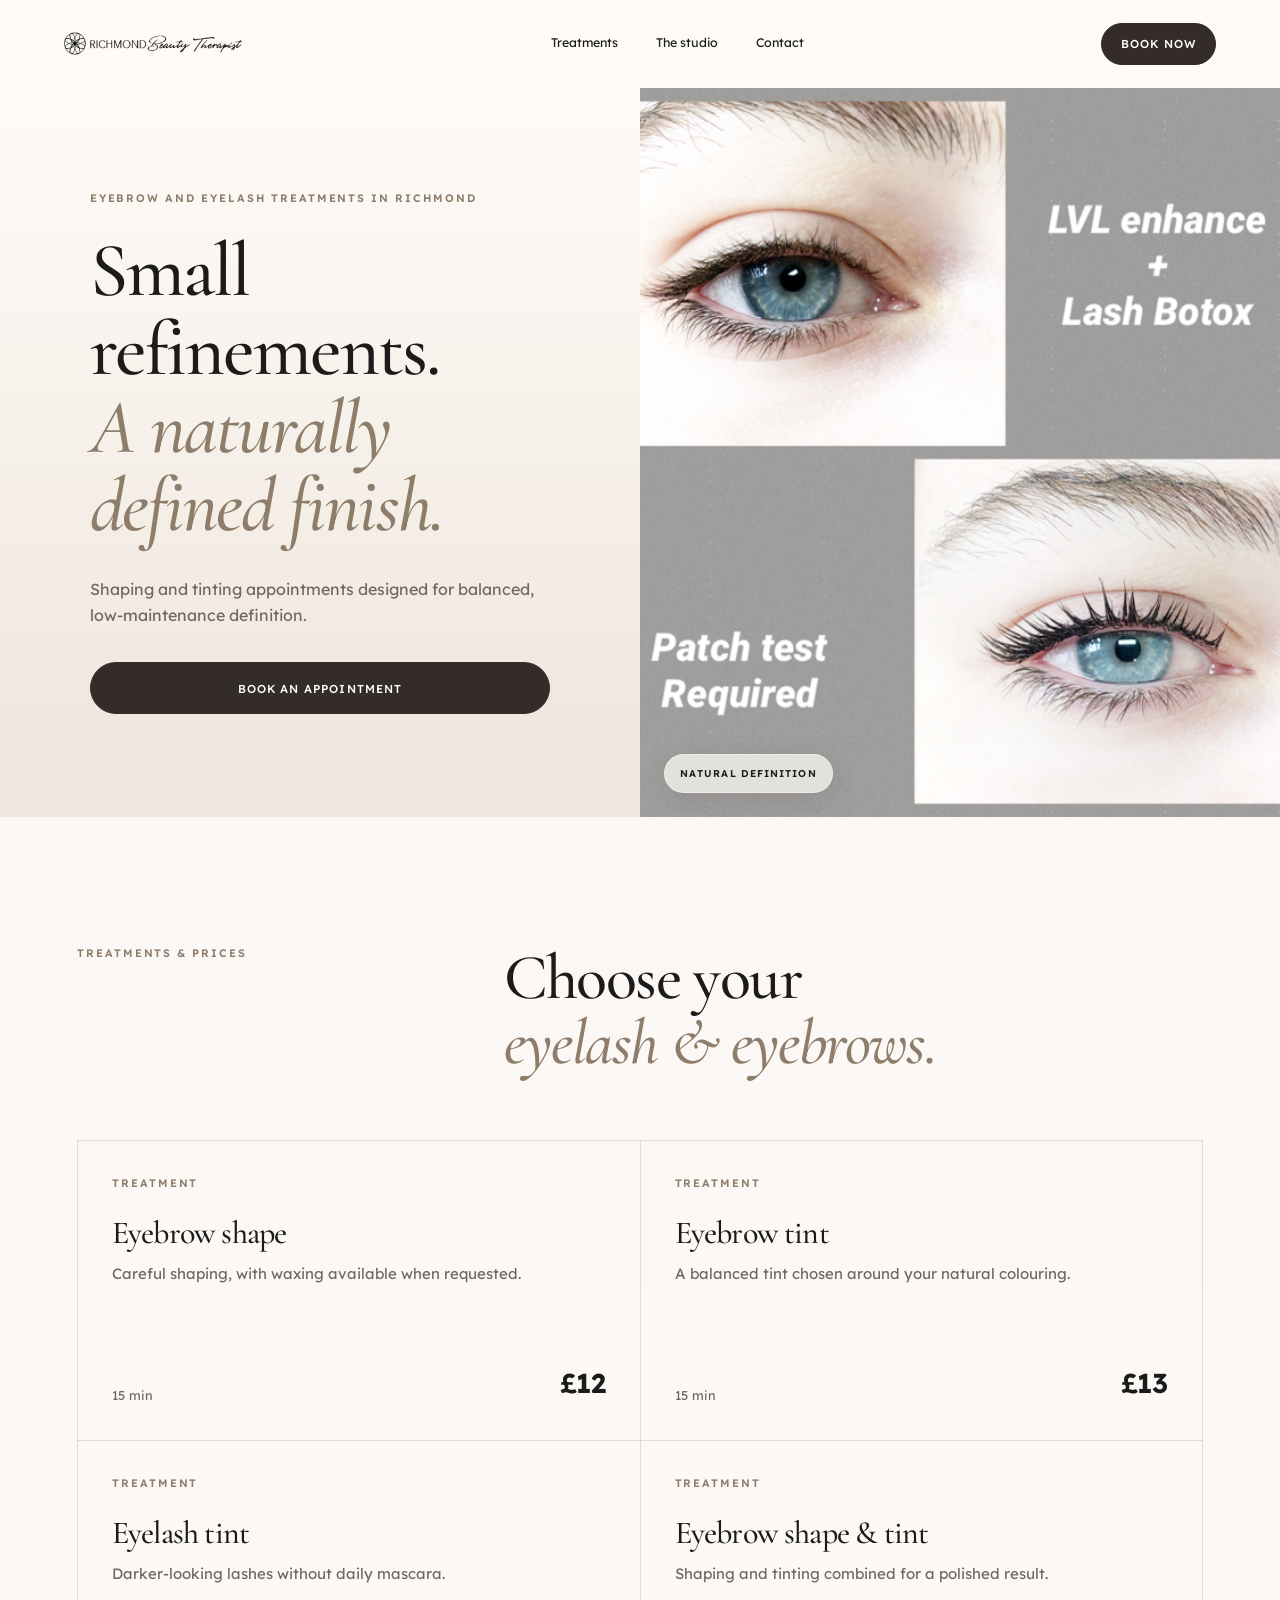
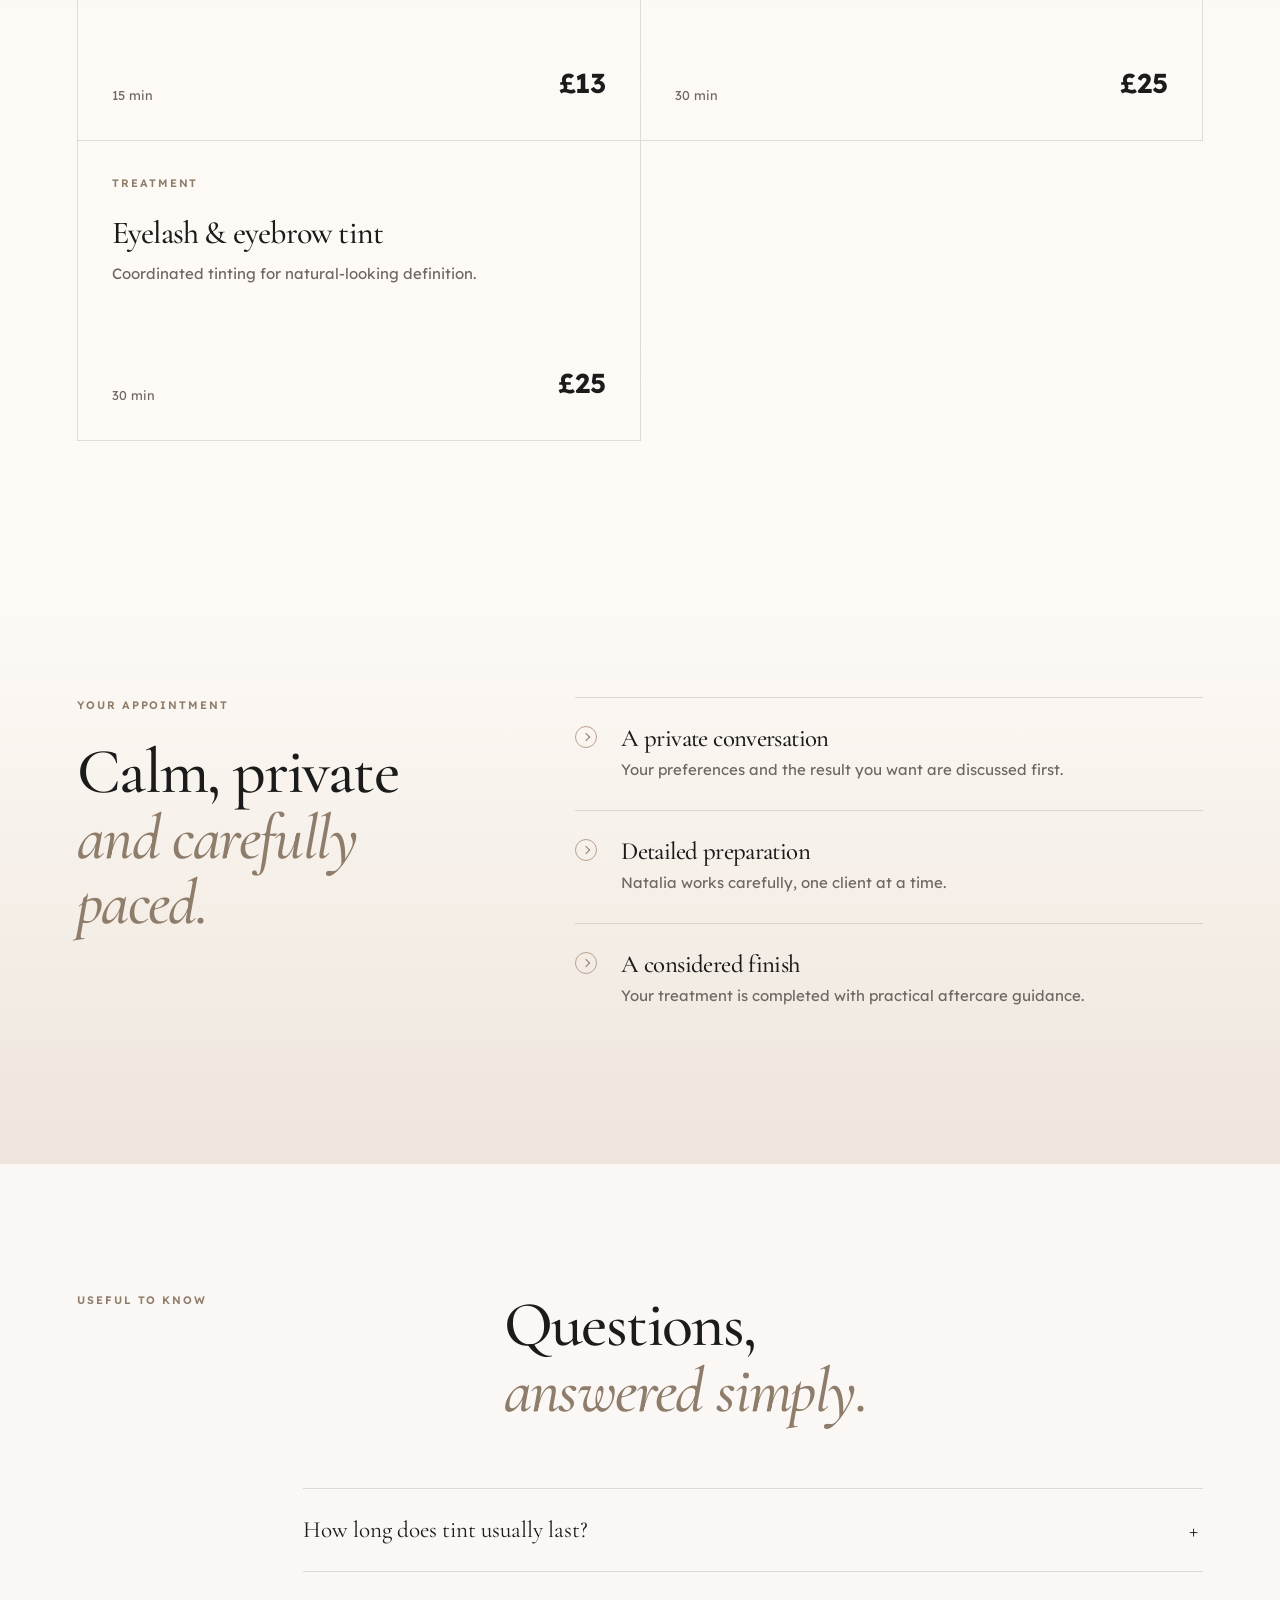
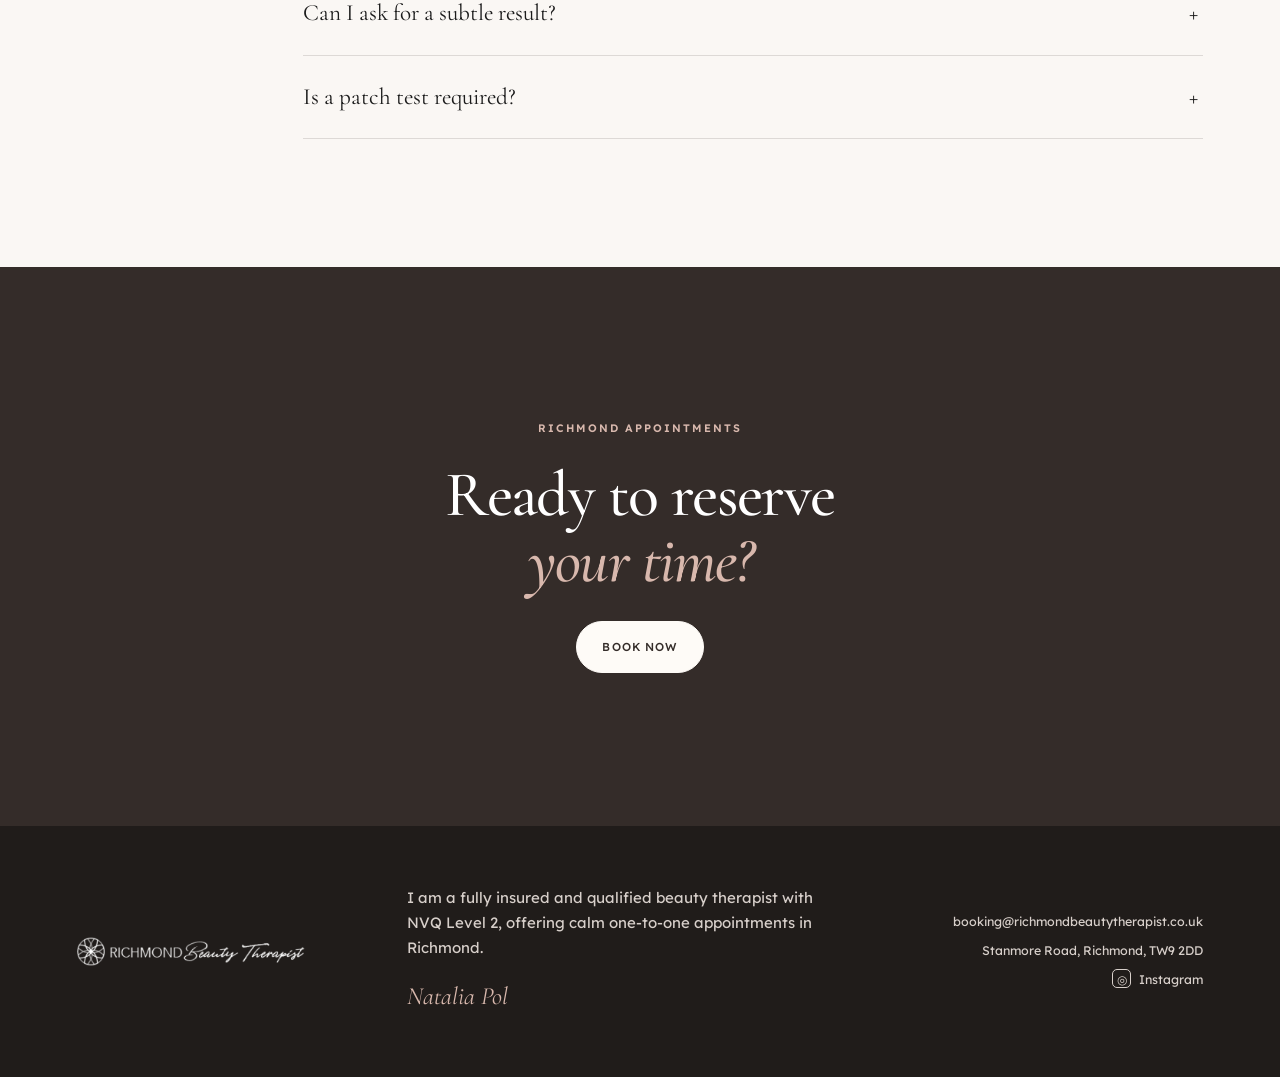
==== public/eyelash-eyebrows.html @ 359622c8 "Build initial Richmond Beauty Therapist website" ====
<!doctype html>
<html lang="en-GB">
<head>
  <meta charset="utf-8">
  <meta name="viewport" content="width=device-width,initial-scale=1">
  <meta name="robots" content="noindex, nofollow">
  <meta name="description" content="Private eyelash &amp; eyebrows appointments with Natalia Pol in Richmond, London. View treatments, times and prices.">
  <meta name="theme-color" content="#fefbf7">
  <link rel="canonical" href="https://www.richmondbeautytherapist.co.uk/eyelash-eyebrows">
  <meta property="og:type" content="website">
  <meta property="og:site_name" content="Richmond Beauty Therapist">
  <meta property="og:title" content="Eyelash &amp; eyebrows in Richmond | Richmond Beauty Therapist">
  <meta property="og:description" content="Private eyelash &amp; eyebrows appointments with Natalia Pol in Richmond, London. View treatments, times and prices.">
  <meta property="og:url" content="https://www.richmondbeautytherapist.co.uk/eyelash-eyebrows">
  <meta property="og:image" content="https://www.richmondbeautytherapist.co.uk/assets/work-03.png">
  <title>Eyelash &amp; eyebrows in Richmond | Richmond Beauty Therapist</title>
  <link rel="icon" href="assets/richmond-logo.png">
  <link rel="preconnect" href="https://fonts.googleapis.com">
  <link rel="preconnect" href="https://fonts.gstatic.com" crossorigin>
  <link href="https://fonts.googleapis.com/css2?family=Cormorant+Garamond:ital,wght@0,500;1,500&amp;family=Lexend:wght@300;400;500;600&amp;display=swap" rel="stylesheet">
  <link rel="stylesheet" href="styles.css">
  <script>(function(w,d,s,l,i){w[l]=w[l]||[];w[l].push({'gtm.start':new Date().getTime(),event:'gtm.js'});var f=d.getElementsByTagName(s)[0],j=d.createElement(s),dl=l!='dataLayer'?'&l='+l:'';j.async=true;j.src='https://www.googletagmanager.com/gtm.js?id='+i+dl;f.parentNode.insertBefore(j,f);})(window,document,'script','dataLayer','GTM-W693MNZ4');</script>
  <script src="script.js" defer></script>
  <script type="application/ld+json">{"@context":"https://schema.org","@type":"BeautySalon","name":"Richmond Beauty Therapist","url":"https://www.richmondbeautytherapist.co.uk/eyelash-eyebrows","image":"https://www.richmondbeautytherapist.co.uk/assets/work-03.png","description":"Private eyelash &amp; eyebrows appointments with Natalia Pol in Richmond, London. View treatments, times and prices.","email":"booking@richmondbeautytherapist.co.uk","priceRange":"££","address":{"@type":"PostalAddress","streetAddress":"Stanmore Road","addressLocality":"Richmond","postalCode":"TW9 2DD","addressCountry":"GB"},"founder":{"@type":"Person","name":"Natalia Pol","jobTitle":"Beauty Therapist"},"sameAs":["https://www.instagram.com/natalia_pol_richmond"]}</script>
</head>
<body>
<noscript><iframe src="https://www.googletagmanager.com/ns.html?id=GTM-W693MNZ4" height="0" width="0" style="display:none;visibility:hidden"></iframe></noscript>
<a class="skip-link" href="#main">Skip to content</a>
<header class="site-header" data-header>
  <a class="brand" href="index.html" aria-label="Richmond Beauty Therapist home"><img src="assets/richmond-logo.png" alt="Richmond Beauty Therapist"></a>
  <nav class="desktop-nav" aria-label="Main navigation"><a href="index.html#services">Treatments</a><a href="index.html#studio">The studio</a><a href="#contact">Contact</a></nav>
  <div class="header-actions"><a class="button button-small" href="https://bookings.gettimely.com/richmondbeautytherapist/bb/book" data-book>Book now</a><button class="menu-toggle" type="button" aria-expanded="false" aria-controls="mobile-menu" aria-label="Open menu"><span></span><span></span></button></div>
  <nav class="mobile-menu" id="mobile-menu" hidden><a href="index.html#services">Treatments</a><a href="index.html#studio">The studio</a><a href="#contact">Contact</a></nav>
</header>
<main id="main">
  <section class="category-hero"><div><p class="eyebrow">Eyebrow and eyelash treatments in Richmond</p><h1>Small refinements.<br><em>A naturally defined finish.</em></h1><p class="hero-intro">Shaping and tinting appointments designed for balanced, low-maintenance definition.</p><a class="button" href="https://bookings.gettimely.com/richmondbeautytherapist/bb/book" data-book>Book an appointment</a></div><figure class="reveal"><img src="assets/work-03.png" alt="Natural eyelash and eyebrow treatment result in Richmond"><figcaption>Natural definition</figcaption></figure></section>
  <section class="treatment-menu section-pad"><div class="section-heading"><p class="eyebrow">Treatments & prices</p><h2>Choose your<br><em>eyelash &amp; eyebrows.</em></h2></div><div class="service-grid"><article class="service-card"><div><p class="eyebrow">Treatment</p><h3>Eyebrow shape</h3><p>Careful shaping, with waxing available when requested.</p></div><div class="service-meta"><span>15 min</span><strong>£12</strong></div></article><article class="service-card"><div><p class="eyebrow">Treatment</p><h3>Eyebrow tint</h3><p>A balanced tint chosen around your natural colouring.</p></div><div class="service-meta"><span>15 min</span><strong>£13</strong></div></article><article class="service-card"><div><p class="eyebrow">Treatment</p><h3>Eyelash tint</h3><p>Darker-looking lashes without daily mascara.</p></div><div class="service-meta"><span>15 min</span><strong>£13</strong></div></article><article class="service-card"><div><p class="eyebrow">Treatment</p><h3>Eyebrow shape &amp; tint</h3><p>Shaping and tinting combined for a polished result.</p></div><div class="service-meta"><span>30 min</span><strong>£25</strong></div></article><article class="service-card"><div><p class="eyebrow">Treatment</p><h3>Eyelash &amp; eyebrow tint</h3><p>Coordinated tinting for natural-looking definition.</p></div><div class="service-meta"><span>30 min</span><strong>£25</strong></div></article></div></section>
  <section class="expect section-pad"><div><p class="eyebrow">Your appointment</p><h2>Calm, private<br><em>and carefully paced.</em></h2></div><div class="expect-list"><article><i></i><span><h3>A private conversation</h3><p>Your preferences and the result you want are discussed first.</p></span></article><article><i></i><span><h3>Detailed preparation</h3><p>Natalia works carefully, one client at a time.</p></span></article><article><i></i><span><h3>A considered finish</h3><p>Your treatment is completed with practical aftercare guidance.</p></span></article></div></section>
  <section class="faq section-pad"><div class="section-heading"><p class="eyebrow">Useful to know</p><h2>Questions,<br><em>answered simply.</em></h2></div><div class="faq-list"><details><summary>How long does tint usually last?</summary><p>Results vary, but eyebrow tint commonly lasts around three to four weeks.</p></details><details><summary>Can I ask for a subtle result?</summary><p>Yes. Colour and definition are selected around your preference.</p></details><details><summary>Is a patch test required?</summary><p>Natalia will confirm patch-test requirements before your appointment where appropriate.</p></details></div></section>
  <section class="final-cta"><p class="eyebrow">Richmond appointments</p><h2>Ready to reserve<br><em>your time?</em></h2><a class="button button-light" href="https://bookings.gettimely.com/richmondbeautytherapist/bb/book" data-book>Book now</a></section>
</main>
<footer class="site-footer" id="contact">
  <div class="footer-brand"><img src="assets/richmond-logo.png" alt="Richmond Beauty Therapist"></div>
  <div class="footer-copy"><p>I am a fully insured and qualified beauty therapist with NVQ Level 2, offering calm one-to-one appointments in Richmond.</p><p class="signature">Natalia Pol</p></div>
  <div class="footer-links"><a href="mailto:booking@richmondbeautytherapist.co.uk">booking@richmondbeautytherapist.co.uk</a><span>Stanmore Road, Richmond, TW9 2DD</span><a href="https://www.instagram.com/natalia_pol_richmond" target="_blank" rel="noopener"><span class="instagram" aria-hidden="true">◎</span> Instagram</a></div>
</footer>
<a class="mobile-book" href="https://bookings.gettimely.com/richmondbeautytherapist/bb/book" data-book><span>Book now</span></a>
</body></html>
---- public/styles.css ----
:root{--paper:#fefbf7;--warm:#faf7f4;--sand:#eee5dc;--ink:#1b1b1b;--muted:#6f6862;--taupe:#bba18e;--taupe-dark:#8f7d6b;--blush:#d8b8ad;--wine:#5a3840;--dark:#342c29;--line:rgba(46,38,34,.14);--serif:"Cormorant Garamond",Georgia,serif;--sans:"Lexend",Arial,sans-serif}*{box-sizing:border-box}html{scroll-behavior:smooth}body{margin:0;background:var(--paper);color:var(--ink);font-family:var(--sans);font-size:15px;line-height:1.65;-webkit-font-smoothing:antialiased}body.menu-open{overflow:hidden}img{display:block;width:100%}a{color:inherit;text-decoration:none}button{font:inherit}h1,h2,h3,p,figure{margin-top:0}h1,h2,h3{font-family:var(--serif);font-weight:500;letter-spacing:-.025em;line-height:1.02}h1 em,h2 em{color:var(--taupe-dark);font-style:italic}.skip-link{position:fixed;z-index:999;left:8px;top:8px;padding:10px 14px;background:var(--dark);color:#fff;transform:translateY(-160%)}.skip-link:focus{transform:none}.site-header{position:sticky;z-index:90;top:0;display:grid;grid-template-columns:190px 1fr auto;align-items:center;min-height:88px;padding:10px clamp(22px,5vw,76px);border-bottom:1px solid transparent;background:rgba(254,251,247,.91);backdrop-filter:blur(18px);transition:.2s}.site-header.is-scrolled{min-height:70px;border-color:var(--line)}.brand{display:flex;width:180px}.brand img{height:auto;object-fit:contain;filter:brightness(0)}.desktop-nav{display:flex;justify-content:center;gap:38px;font-size:.78rem}.desktop-nav a{padding:8px 0;border-bottom:1px solid transparent}.desktop-nav a:hover{border-color:var(--taupe-dark)}.header-actions{display:flex;align-items:center;gap:15px}.button{position:relative;isolation:isolate;display:inline-flex;min-height:52px;align-items:center;justify-content:center;padding:12px 25px;border:1px solid var(--dark);border-radius:999px;background:var(--dark);color:#fff;font-size:.72rem;font-weight:500;letter-spacing:.1em;text-transform:uppercase;overflow:hidden}.button:hover{background:var(--wine);border-color:var(--wine)}.button-small{min-height:42px;padding:9px 19px}.button-light{border-color:var(--paper);background:var(--paper);color:var(--dark)}.menu-toggle,.mobile-menu,.mobile-book{display:none}.hero{display:grid;min-height:calc(100vh - 88px);grid-template-columns:minmax(0,.92fr) minmax(360px,1.08fr);align-items:stretch}.hero-copy{display:flex;flex-direction:column;justify-content:center;padding:clamp(70px,9vw,145px) clamp(28px,7vw,112px)}.eyebrow{margin-bottom:24px;color:var(--taupe-dark);font-size:.68rem;font-weight:600;letter-spacing:.18em;text-transform:uppercase}.hero h1,.category-hero h1{max-width:760px;margin-bottom:30px;font-size:clamp(3.4rem,6vw,6.8rem)}.hero-intro{max-width:590px;margin-bottom:34px;color:var(--muted);font-size:clamp(1rem,1.25vw,1.2rem)}.button-row{display:flex;align-items:center;gap:25px}.text-link{padding:12px 0;border-bottom:1px solid var(--taupe);font-size:.73rem;letter-spacing:.1em;text-transform:uppercase}.hero-media,.category-hero figure{position:relative;min-height:620px;overflow:hidden;background:var(--sand)}.hero-media img,.category-hero figure img{height:100%;object-fit:cover}.hero-media img{object-position:center 48%}figcaption,.studio-images>span{position:absolute;z-index:3;left:24px;bottom:24px;padding:10px 15px;border:1px solid rgba(255,255,255,.38);border-radius:999px;background:rgba(254,251,247,.72);box-shadow:0 8px 30px rgba(45,31,27,.1);backdrop-filter:blur(12px);font-size:.62rem;font-weight:600;letter-spacing:.11em;text-transform:uppercase}.trust-strip{display:grid;grid-template-columns:repeat(4,1fr);border-block:1px solid var(--line);background:linear-gradient(180deg,var(--paper),var(--sand))}.trust-strip p{display:flex;align-items:center;gap:12px;margin:0;padding:27px clamp(18px,3vw,50px);border-right:1px solid var(--line);font-size:.82rem}.trust-strip p:last-child{border:0}.trust-strip i,.privacy-list i,.expect-list i{display:inline-block;flex:0 0 22px;width:22px;height:22px;border:1px solid var(--taupe);border-radius:50%}.trust-strip i:after,.privacy-list i:after,.expect-list i:after{display:block;width:5px;height:5px;margin:7px;border-top:1px solid var(--taupe-dark);border-right:1px solid var(--taupe-dark);content:"";transform:rotate(45deg)}.section-pad{padding:clamp(76px,10vw,150px) clamp(24px,6vw,95px)}.section-heading{display:grid;grid-template-columns:minmax(240px,.7fr) minmax(300px,1.3fr);gap:50px;margin-bottom:65px}.section-heading h2,.studio h2,.privacy h2,.final-cta h2,.expect h2{margin:0;font-size:clamp(2.8rem,5vw,5.6rem)}.section-heading>p:last-child{align-self:end;max-width:540px;margin:0;color:var(--muted)}.showcase{background:linear-gradient(180deg,var(--warm),#f2e7df)}.work-grid{display:grid;grid-template-columns:1.15fr .85fr .85fr;grid-template-rows:360px 300px;gap:12px}.work-grid figure{position:relative;margin:0;overflow:hidden;background:var(--sand)}.work-grid img{height:100%;object-fit:cover}.work-tall{grid-row:span 2}.work-wide{grid-column:span 2}.work-grid figure:nth-child(2) img{object-position:center 38%}.services{background:linear-gradient(180deg,#f2e7df,var(--paper))}.accordion-list{max-width:1150px;margin-left:auto;border-top:1px solid var(--line)}.service-accordion{border-bottom:1px solid var(--line)}.accordion-trigger{display:flex;width:100%;align-items:center;justify-content:space-between;padding:25px 2px;border:0;background:none;color:var(--ink);text-align:left;cursor:pointer}.accordion-trigger span{display:grid;gap:3px}.accordion-trigger strong{font-family:var(--serif);font-size:1.65rem;font-weight:500}.accordion-trigger small{color:var(--muted)}.accordion-trigger i{position:relative;width:38px;height:38px;border-radius:50%;background:var(--taupe-dark)}.accordion-trigger i:before,.accordion-trigger i:after{position:absolute;top:18px;left:12px;width:14px;height:1px;background:#fff;content:""}.accordion-trigger i:after{transform:rotate(90deg);transition:.2s}.service-accordion.is-open .accordion-trigger i:after{transform:none}.accordion-panel{padding:0 0 18px 24px}.service-row{display:grid;grid-template-columns:1fr auto;gap:25px;padding:17px 14px;border-top:1px solid var(--line);background:rgba(255,255,255,.25);transition:.2s}.service-row:hover{background:rgba(187,161,142,.15)}.service-row span{display:grid;gap:2px}.service-row strong{color:var(--taupe-dark);font-size:.78rem;letter-spacing:.06em;text-transform:uppercase}.service-row small{color:var(--muted)}.service-row b{align-self:center;font-size:.95rem}.privacy{display:grid;grid-template-columns:minmax(300px,.8fr) minmax(360px,1.2fr);gap:clamp(60px,10vw,170px);background:linear-gradient(180deg,var(--paper),var(--warm))}.privacy>div:first-child>p:last-child{max-width:520px;margin-top:30px;color:var(--muted)}.privacy-list article,.expect-list article{display:flex;gap:24px;padding:28px 0;border-top:1px solid var(--line)}.privacy-list h3,.expect-list h3{margin-bottom:6px;font-size:1.55rem}.privacy-list p,.expect-list p{margin:0;color:var(--muted)}.studio{display:grid;grid-template-columns:.82fr 1.18fr;gap:clamp(55px,9vw,145px);align-items:center;background:linear-gradient(180deg,var(--warm),var(--sand))}.studio-copy>p:not(.eyebrow){max-width:550px;margin:30px 0;color:var(--muted)}.studio-images{position:relative;min-height:670px}.studio-main{position:absolute;top:0;left:0;width:72%;height:82%;object-fit:cover}.studio-small{position:absolute;right:0;bottom:0;width:48%;height:46%;border:10px solid var(--sand);object-fit:cover}.studio-images>span{left:auto;right:18%;bottom:8%}.final-cta{padding:clamp(90px,12vw,180px) 24px;background:var(--dark);color:#fff;text-align:center}.final-cta .eyebrow{color:var(--blush)}.final-cta h2{margin-bottom:28px}.final-cta h2 em{color:var(--blush)}.final-cta>p:not(.eyebrow){color:#e2d9d4}.site-footer{display:grid;grid-template-columns:260px 1fr minmax(250px,.65fr);gap:70px;align-items:center;padding:60px clamp(24px,6vw,95px);background:#201c1a;color:#f6f0eb}.footer-brand img{max-width:230px}.footer-copy{max-width:650px;color:#d7cfca}.signature{margin:7px 0 0!important;color:var(--blush);font-family:var(--serif);font-size:1.55rem;font-style:italic}.footer-links{display:grid;gap:8px;justify-items:end;color:#d7cfca;font-size:.78rem;text-align:right}.instagram{display:inline-grid;width:19px;height:19px;place-items:center;margin-right:5px;border:1px solid currentColor;border-radius:5px}.category-hero{display:grid;min-height:710px;grid-template-columns:1fr 1fr}.category-hero>div{display:flex;flex-direction:column;justify-content:center;padding:clamp(70px,8vw,130px) clamp(28px,7vw,110px);background:linear-gradient(180deg,var(--paper),var(--sand))}.category-hero figure{margin:0}.treatment-menu{background:linear-gradient(180deg,var(--warm),var(--paper))}.service-grid{display:grid;grid-template-columns:repeat(2,1fr);border-top:1px solid var(--line);border-left:1px solid var(--line)}.service-card{display:flex;min-height:300px;flex-direction:column;justify-content:space-between;padding:34px;border-right:1px solid var(--line);border-bottom:1px solid var(--line)}.service-card h3{margin-bottom:12px;font-size:2rem}.service-card>div>p:last-child{color:var(--muted)}.service-meta{display:flex;align-items:end;justify-content:space-between;gap:20px;margin-top:25px}.service-meta span{color:var(--muted);font-size:.8rem}.service-meta strong{font-size:1.7rem}.expect{display:grid;grid-template-columns:.8fr 1.2fr;gap:80px;background:linear-gradient(180deg,var(--paper),var(--sand))}.faq{background:var(--warm)}.faq-list{max-width:900px;margin-left:auto;border-top:1px solid var(--line)}details{border-bottom:1px solid var(--line)}summary{position:relative;padding:22px 45px 22px 0;list-style:none;cursor:pointer;font-family:var(--serif);font-size:1.45rem}summary:after{position:absolute;right:5px;content:"+"}details[open] summary:after{content:"−"}details p{max-width:760px;padding:0 50px 24px 0;color:var(--muted)}.reveal{opacity:0;transform:translateY(24px);transition:opacity .75s ease,transform .75s ease}.reveal.is-visible{opacity:1;transform:none}
@media(max-width:900px){body{padding-bottom:68px}.site-header{grid-template-columns:1fr auto;min-height:72px;padding:8px 18px}.brand{width:175px}.desktop-nav,.header-actions>.button{display:none}.menu-toggle{display:grid;width:42px;height:42px;place-content:center;gap:5px;border:0;background:none}.menu-toggle span{display:block;width:22px;height:1px;background:var(--ink)}.mobile-menu{position:absolute;top:100%;left:0;width:100%;padding:16px 20px 24px;border-bottom:1px solid var(--line);background:var(--paper)}.mobile-menu:not([hidden]){display:grid}.mobile-menu a{padding:15px 4px;border-bottom:1px solid var(--line)}.hero,.category-hero{min-height:auto;grid-template-columns:1fr}.hero-copy,.category-hero>div{padding:72px 24px 60px}.hero h1,.category-hero h1{font-size:clamp(3.2rem,13vw,5.1rem)}.hero-media,.category-hero figure{min-height:580px}.hero-media{order:-1;min-height:54vh}.hero-media img{object-position:center 42%}.button-row{align-items:flex-start;flex-direction:column}.trust-strip{grid-template-columns:1fr 1fr}.trust-strip p{padding:20px 16px;border-bottom:1px solid var(--line)}.section-pad{padding:78px 20px}.section-heading{grid-template-columns:1fr;gap:18px;margin-bottom:40px}.section-heading h2,.studio h2,.privacy h2,.final-cta h2,.expect h2{font-size:clamp(2.8rem,12vw,4.2rem)}.work-grid{grid-template-columns:1fr 1fr;grid-template-rows:440px 250px 330px}.work-tall{grid-column:span 2;grid-row:auto}.work-wide{grid-column:span 2}.accordion-list{margin:0}.accordion-trigger{padding:20px 2px}.accordion-trigger strong{font-size:1.35rem}.accordion-panel{padding-left:0}.privacy,.studio,.expect{grid-template-columns:1fr;gap:42px}.studio-images{min-height:540px}.studio-main{width:80%;height:78%}.studio-small{width:50%;height:44%}.service-grid{grid-template-columns:1fr}.service-card{min-height:240px;padding:25px}.site-footer{grid-template-columns:125px 1fr;gap:24px;padding:45px 20px 95px}.footer-brand img{max-width:125px}.footer-links{grid-column:1/-1;justify-items:start;text-align:left}.mobile-book{position:fixed;z-index:100;right:10px;bottom:10px;left:10px;display:flex;height:54px;align-items:center;justify-content:center;border-radius:999px;background:var(--wine);box-shadow:0 10px 30px rgba(45,25,29,.3);color:#fff;font-size:.75rem;font-weight:600;letter-spacing:.12em;text-transform:uppercase;overflow:hidden}.mobile-book:after{position:absolute;top:-50%;left:-35%;width:22%;height:200%;background:linear-gradient(90deg,transparent,rgba(255,255,255,.7),transparent);content:"";transform:skewX(-20deg);animation:glare 3s ease-in-out infinite}@keyframes glare{0%,70%{left:-35%}100%{left:125%}}}@media(prefers-reduced-motion:reduce){html{scroll-behavior:auto}.reveal{opacity:1;transform:none;transition:none}.mobile-book:after{animation:none}}}
@media(max-width:520px){.hero-media{min-height:430px}.trust-strip{grid-template-columns:1fr}.trust-strip p{border-right:0}.work-grid{grid-template-rows:360px 220px 280px}.service-row{padding:15px 8px}.studio-images{min-height:430px}.site-footer{grid-template-columns:105px 1fr}.footer-copy{font-size:.76rem}.category-hero figure{min-height:430px}.service-card h3{font-size:1.75rem}}
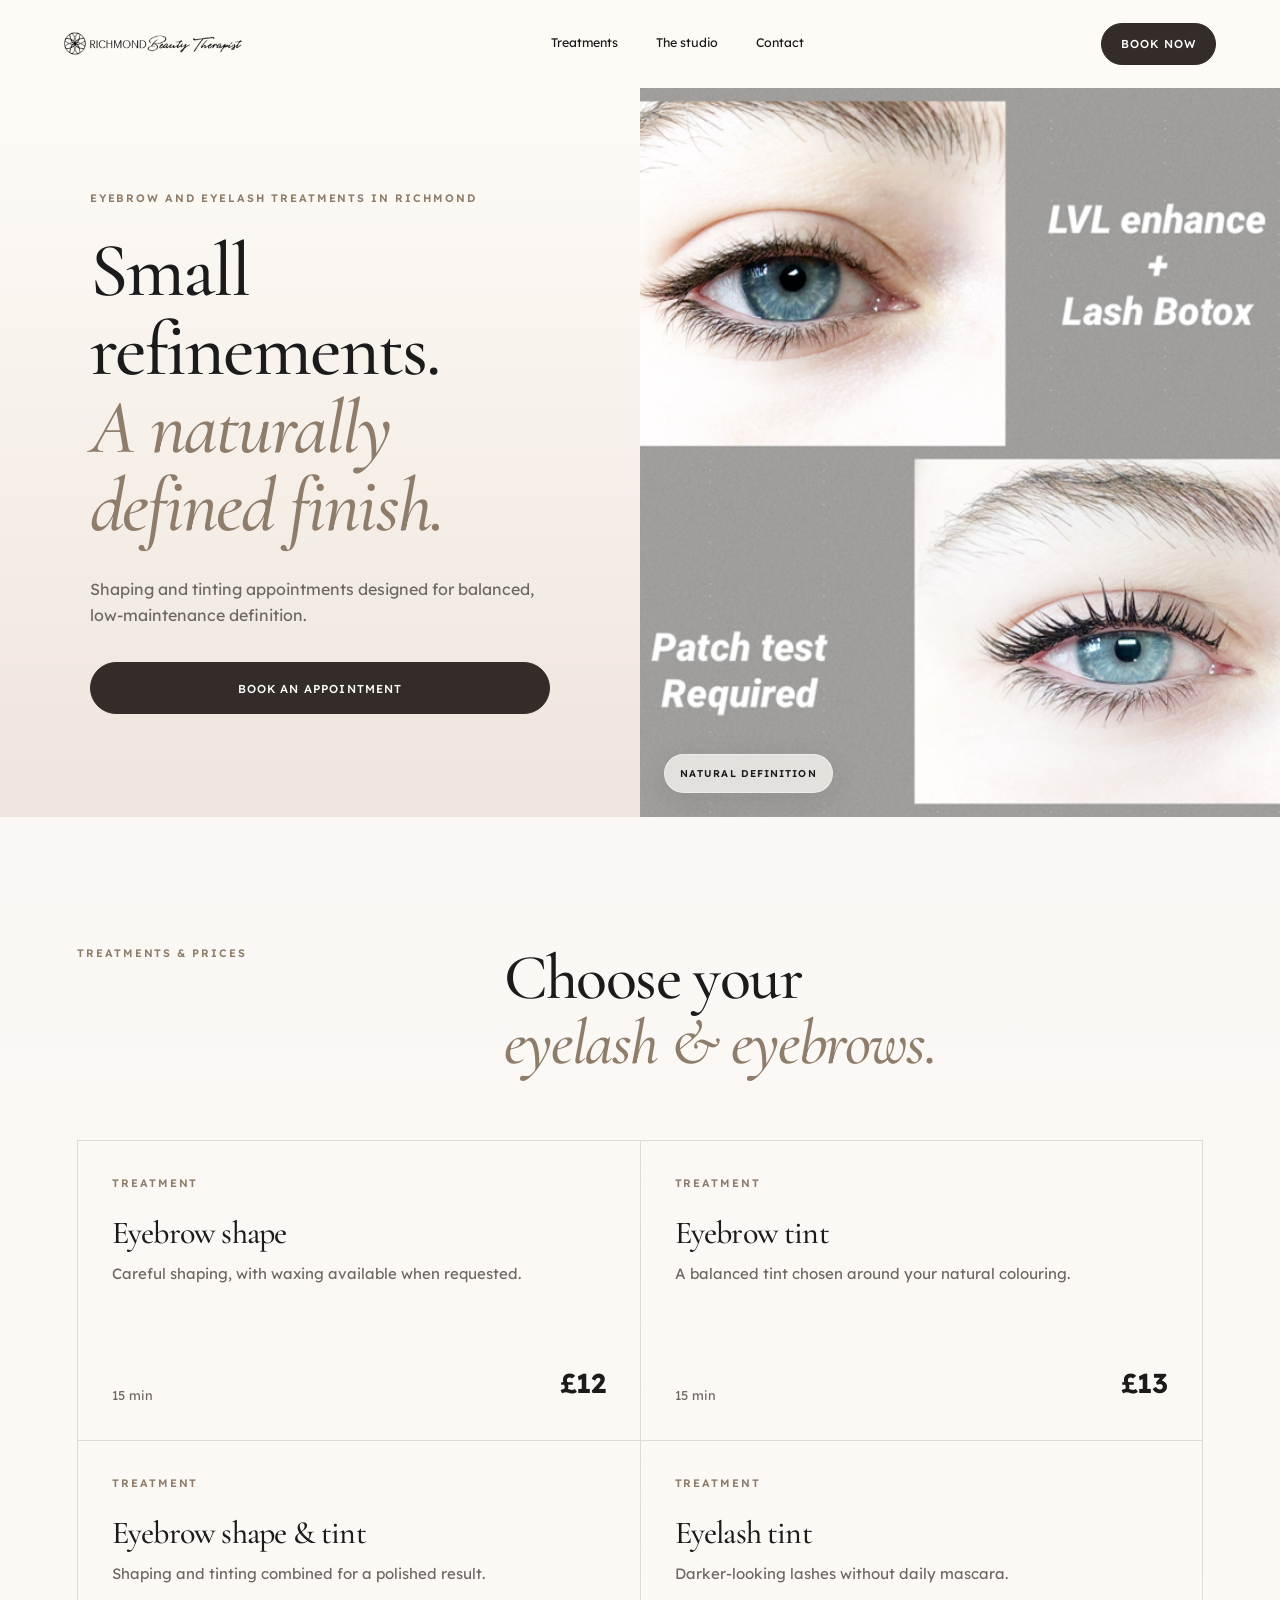
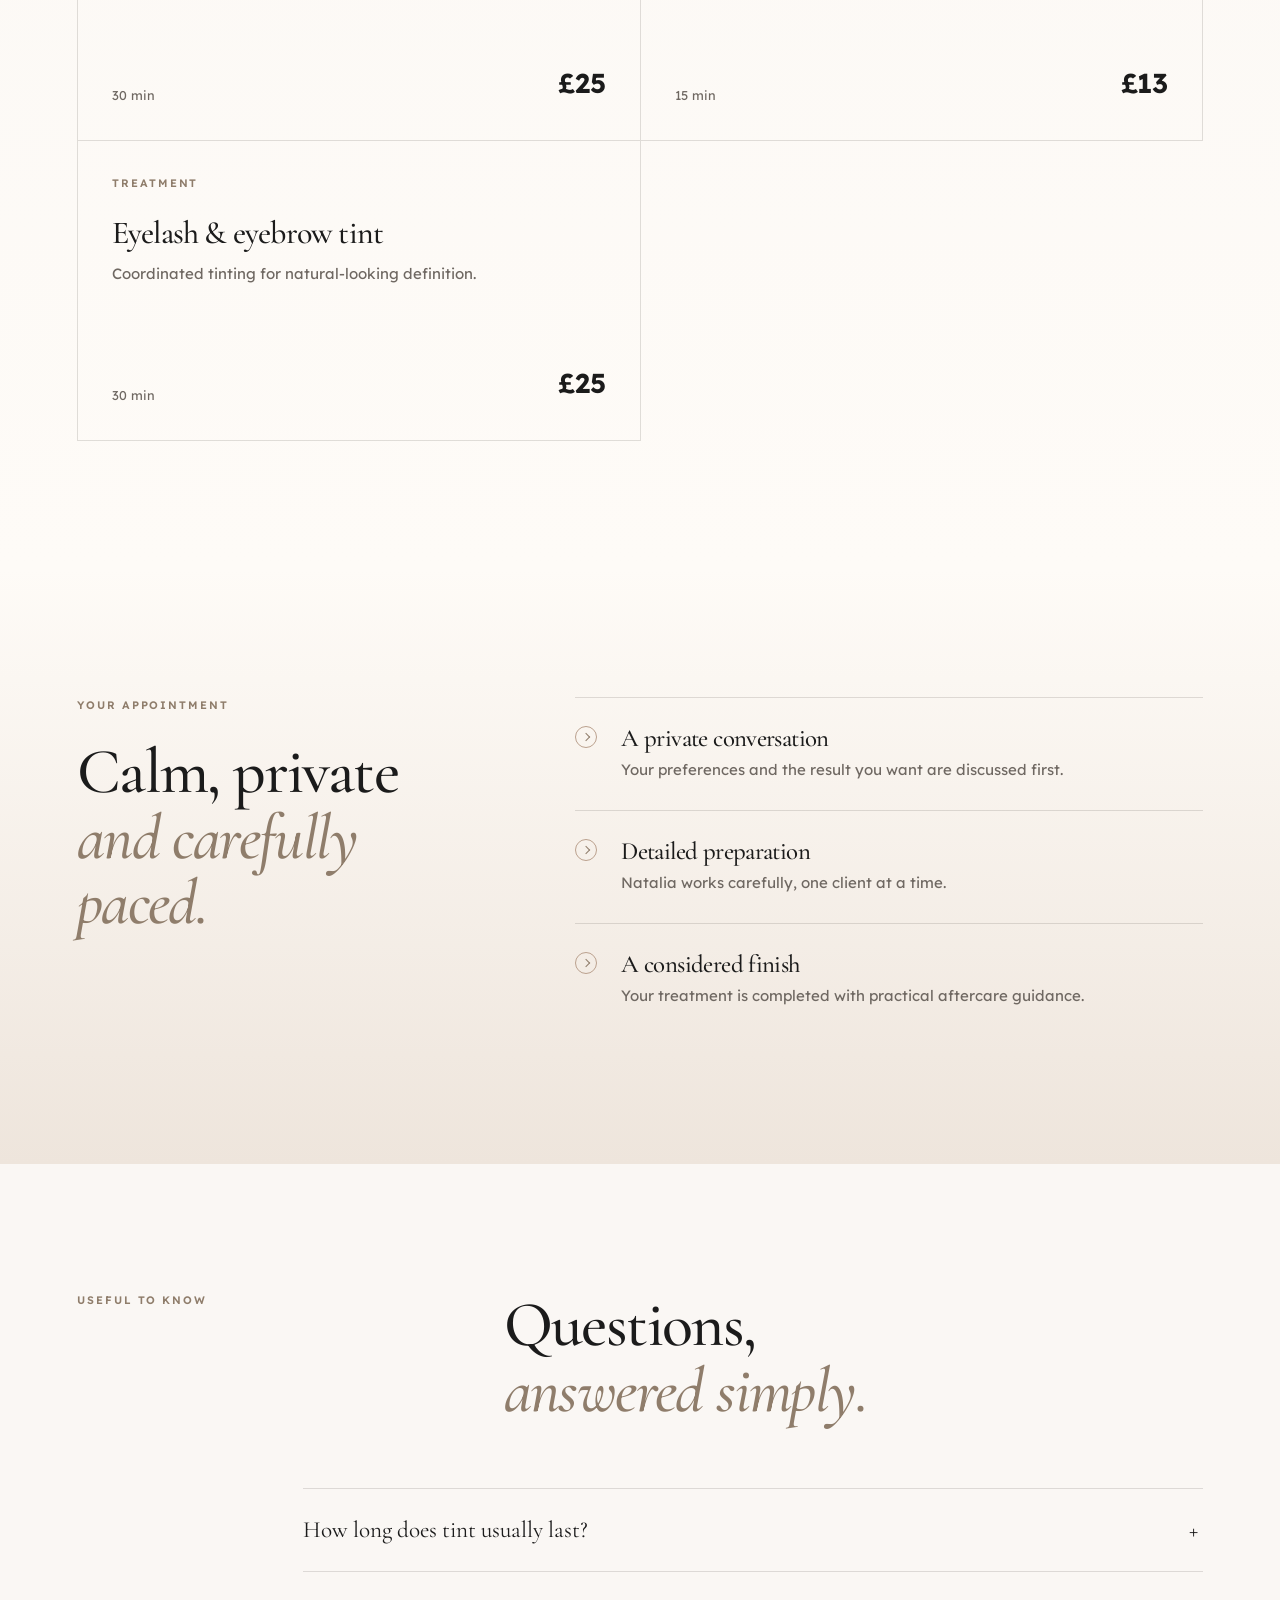
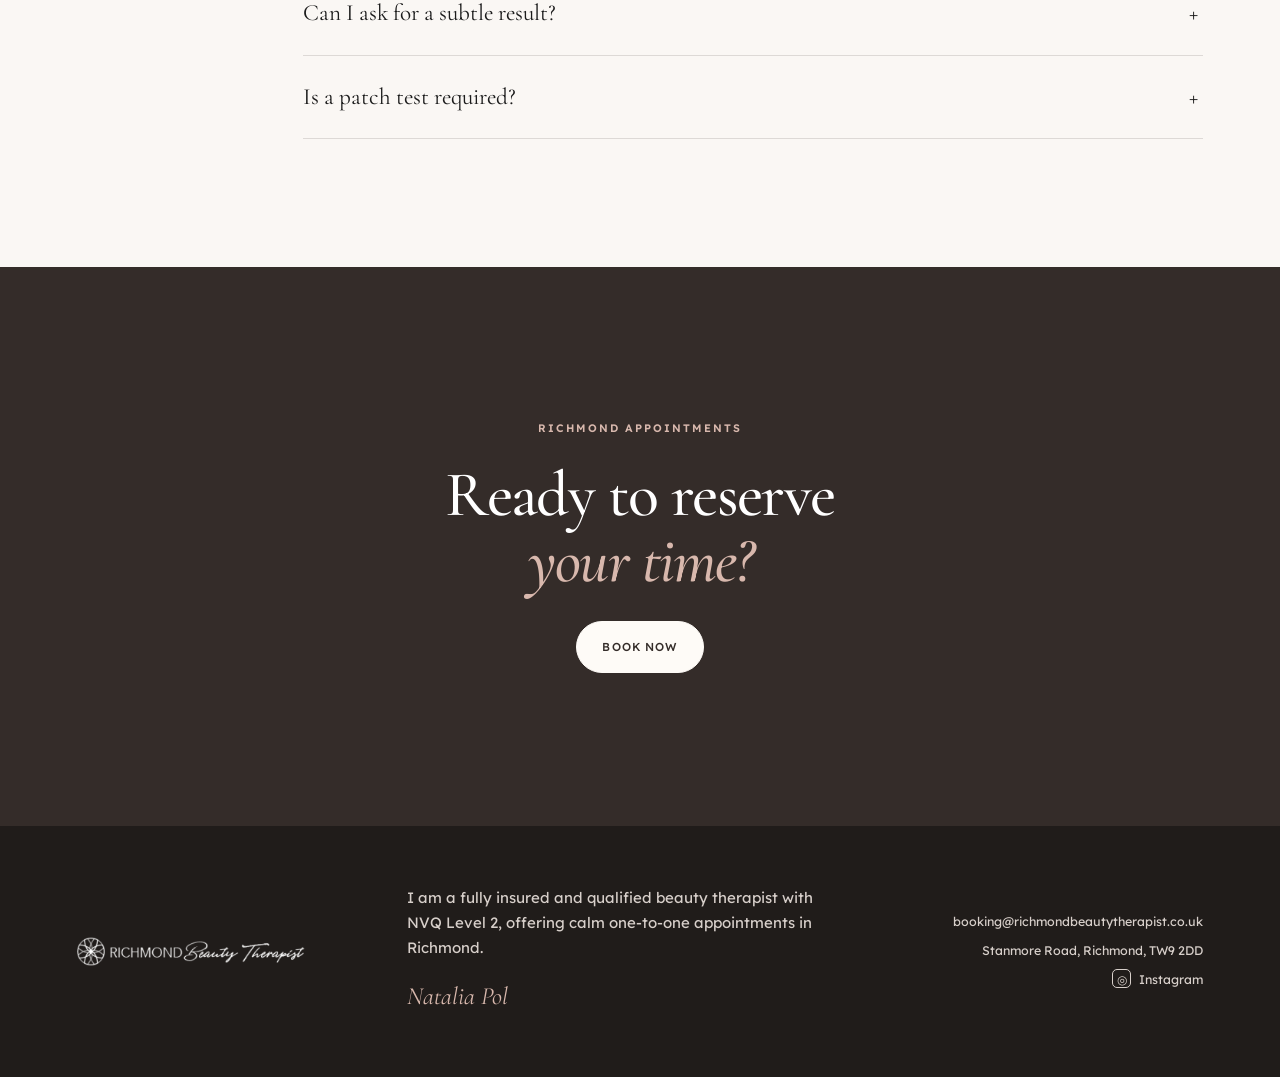
==== commit 334801dc: "Match Richmond services to Surrey catalogue" ====
--- a/public/eyelash-eyebrows.html
+++ b/public/eyelash-eyebrows.html
@@ -34,7 +34,7 @@
 </header>
 <main id="main">
   <section class="category-hero"><div><p class="eyebrow">Eyebrow and eyelash treatments in Richmond</p><h1>Small refinements.<br><em>A naturally defined finish.</em></h1><p class="hero-intro">Shaping and tinting appointments designed for balanced, low-maintenance definition.</p><a class="button" href="https://bookings.gettimely.com/richmondbeautytherapist/bb/book" data-book>Book an appointment</a></div><figure class="reveal"><img src="assets/work-03.png" alt="Natural eyelash and eyebrow treatment result in Richmond"><figcaption>Natural definition</figcaption></figure></section>
-  <section class="treatment-menu section-pad"><div class="section-heading"><p class="eyebrow">Treatments & prices</p><h2>Choose your<br><em>eyelash &amp; eyebrows.</em></h2></div><div class="service-grid"><article class="service-card"><div><p class="eyebrow">Treatment</p><h3>Eyebrow shape</h3><p>Careful shaping, with waxing available when requested.</p></div><div class="service-meta"><span>15 min</span><strong>£12</strong></div></article><article class="service-card"><div><p class="eyebrow">Treatment</p><h3>Eyebrow tint</h3><p>A balanced tint chosen around your natural colouring.</p></div><div class="service-meta"><span>15 min</span><strong>£13</strong></div></article><article class="service-card"><div><p class="eyebrow">Treatment</p><h3>Eyelash tint</h3><p>Darker-looking lashes without daily mascara.</p></div><div class="service-meta"><span>15 min</span><strong>£13</strong></div></article><article class="service-card"><div><p class="eyebrow">Treatment</p><h3>Eyebrow shape &amp; tint</h3><p>Shaping and tinting combined for a polished result.</p></div><div class="service-meta"><span>30 min</span><strong>£25</strong></div></article><article class="service-card"><div><p class="eyebrow">Treatment</p><h3>Eyelash &amp; eyebrow tint</h3><p>Coordinated tinting for natural-looking definition.</p></div><div class="service-meta"><span>30 min</span><strong>£25</strong></div></article></div></section>
+  <section class="treatment-menu section-pad"><div class="section-heading"><p class="eyebrow">Treatments & prices</p><h2>Choose your<br><em>eyelash &amp; eyebrows.</em></h2></div><div class="service-grid"><article class="service-card"><div><p class="eyebrow">Treatment</p><h3>Eyebrow shape</h3><p>Careful shaping, with waxing available when requested.</p></div><div class="service-meta"><span>15 min</span><strong>£12</strong></div></article><article class="service-card"><div><p class="eyebrow">Treatment</p><h3>Eyebrow tint</h3><p>A balanced tint chosen around your natural colouring.</p></div><div class="service-meta"><span>15 min</span><strong>£13</strong></div></article><article class="service-card"><div><p class="eyebrow">Treatment</p><h3>Eyebrow shape &amp; tint</h3><p>Shaping and tinting combined for a polished result.</p></div><div class="service-meta"><span>30 min</span><strong>£25</strong></div></article><article class="service-card"><div><p class="eyebrow">Treatment</p><h3>Eyelash tint</h3><p>Darker-looking lashes without daily mascara.</p></div><div class="service-meta"><span>15 min</span><strong>£13</strong></div></article><article class="service-card"><div><p class="eyebrow">Treatment</p><h3>Eyelash &amp; eyebrow tint</h3><p>Coordinated tinting for natural-looking definition.</p></div><div class="service-meta"><span>30 min</span><strong>£25</strong></div></article></div></section>
   <section class="expect section-pad"><div><p class="eyebrow">Your appointment</p><h2>Calm, private<br><em>and carefully paced.</em></h2></div><div class="expect-list"><article><i></i><span><h3>A private conversation</h3><p>Your preferences and the result you want are discussed first.</p></span></article><article><i></i><span><h3>Detailed preparation</h3><p>Natalia works carefully, one client at a time.</p></span></article><article><i></i><span><h3>A considered finish</h3><p>Your treatment is completed with practical aftercare guidance.</p></span></article></div></section>
   <section class="faq section-pad"><div class="section-heading"><p class="eyebrow">Useful to know</p><h2>Questions,<br><em>answered simply.</em></h2></div><div class="faq-list"><details><summary>How long does tint usually last?</summary><p>Results vary, but eyebrow tint commonly lasts around three to four weeks.</p></details><details><summary>Can I ask for a subtle result?</summary><p>Yes. Colour and definition are selected around your preference.</p></details><details><summary>Is a patch test required?</summary><p>Natalia will confirm patch-test requirements before your appointment where appropriate.</p></details></div></section>
   <section class="final-cta"><p class="eyebrow">Richmond appointments</p><h2>Ready to reserve<br><em>your time?</em></h2><a class="button button-light" href="https://bookings.gettimely.com/richmondbeautytherapist/bb/book" data-book>Book now</a></section>
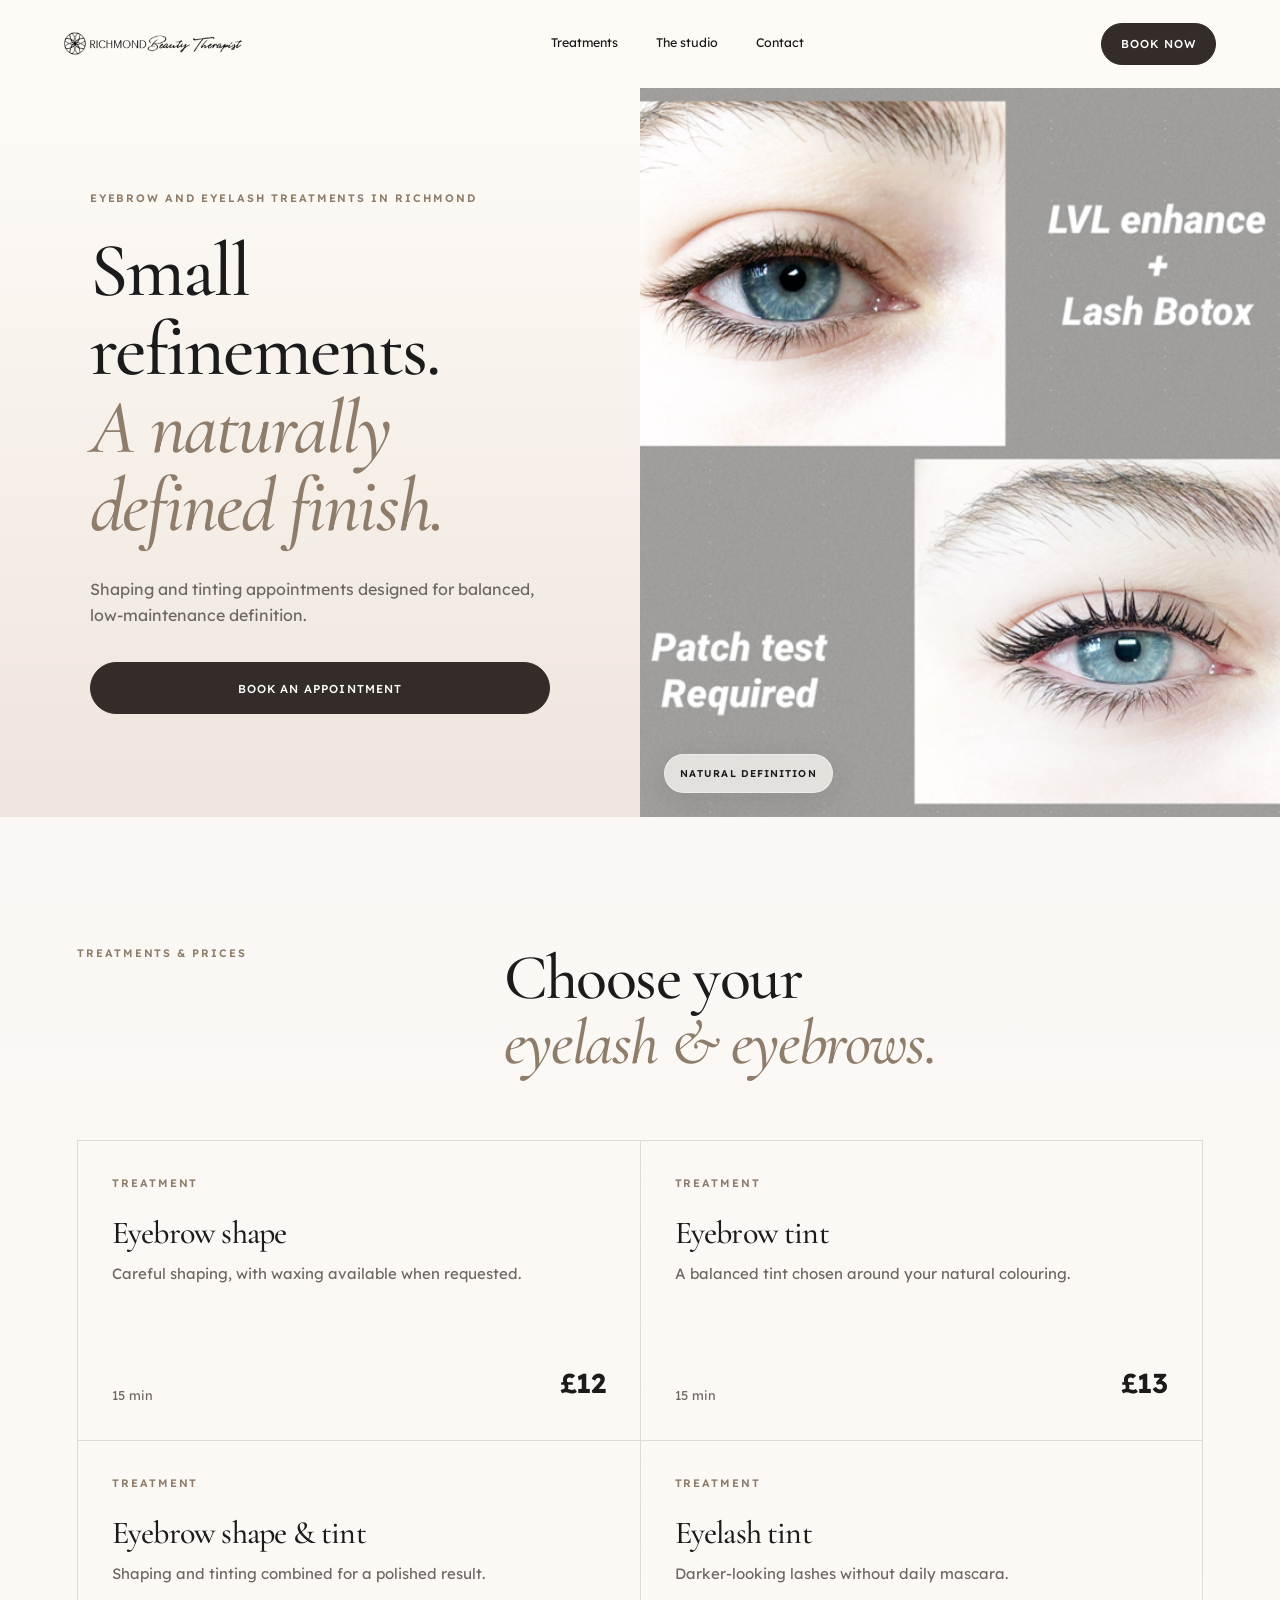
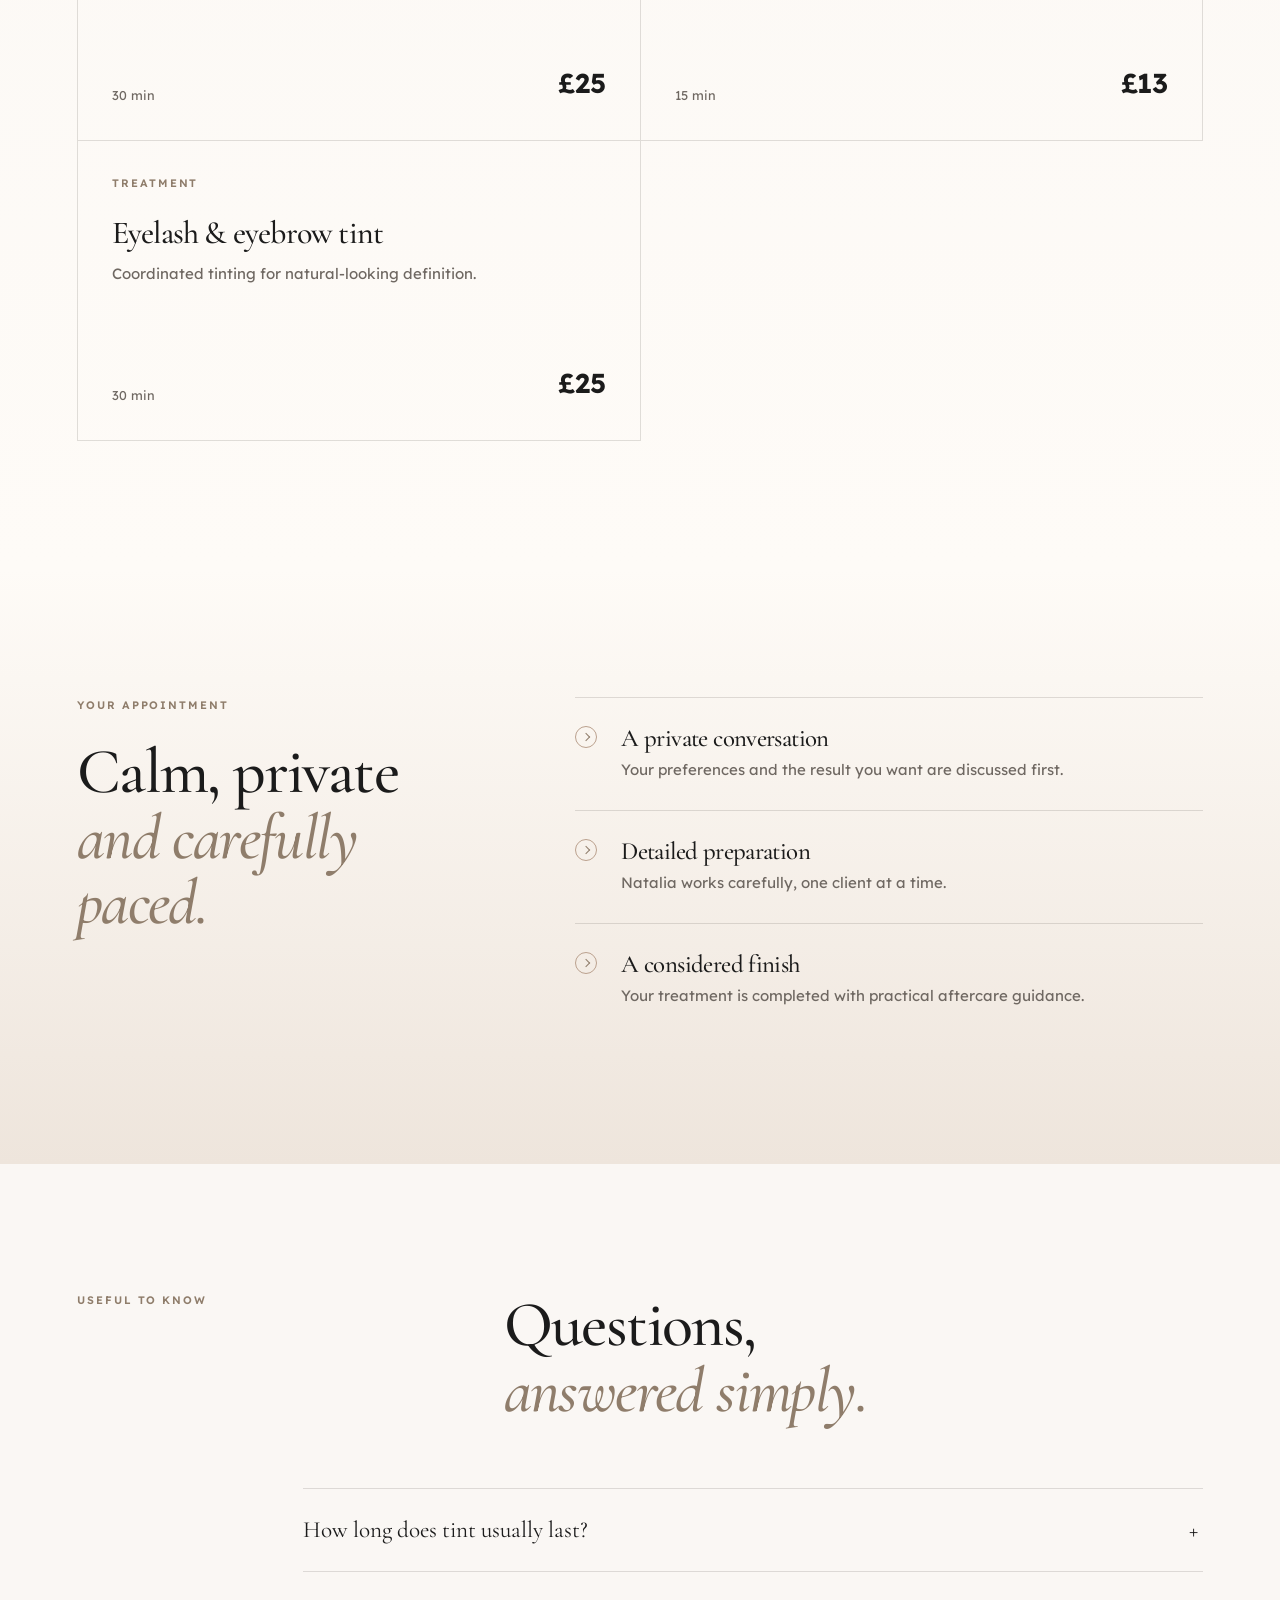
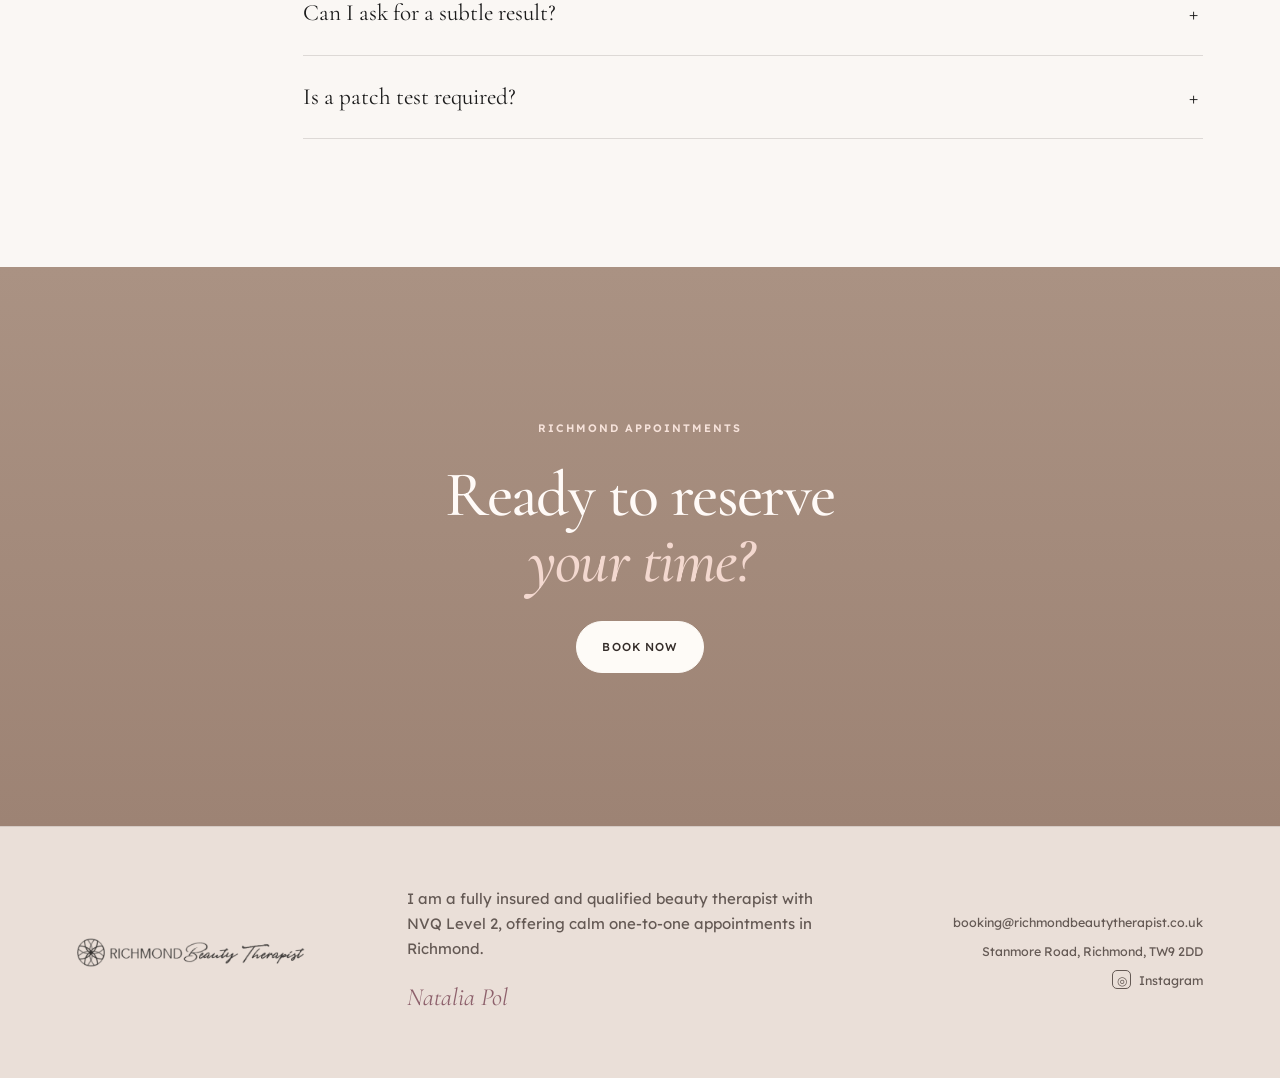
==== commit fe713e89: "Lighten footer and mobile booking colours" ====
--- a/public/eyelash-eyebrows.html
+++ b/public/eyelash-eyebrows.html
@@ -19,6 +19,7 @@
   <link rel="preconnect" href="https://fonts.gstatic.com" crossorigin>
   <link href="https://fonts.googleapis.com/css2?family=Cormorant+Garamond:ital,wght@0,500;1,500&amp;family=Lexend:wght@300;400;500;600&amp;display=swap" rel="stylesheet">
   <link rel="stylesheet" href="styles.css">
+  <link rel="stylesheet" href="colour-overrides.css">
   <script>(function(w,d,s,l,i){w[l]=w[l]||[];w[l].push({'gtm.start':new Date().getTime(),event:'gtm.js'});var f=d.getElementsByTagName(s)[0],j=d.createElement(s),dl=l!='dataLayer'?'&l='+l:'';j.async=true;j.src='https://www.googletagmanager.com/gtm.js?id='+i+dl;f.parentNode.insertBefore(j,f);})(window,document,'script','dataLayer','GTM-W693MNZ4');</script>
   <script src="script.js" defer></script>
   <script type="application/ld+json">{"@context":"https://schema.org","@type":"BeautySalon","name":"Richmond Beauty Therapist","url":"https://www.richmondbeautytherapist.co.uk/eyelash-eyebrows","image":"https://www.richmondbeautytherapist.co.uk/assets/work-03.png","description":"Private eyelash &amp; eyebrows appointments with Natalia Pol in Richmond, London. View treatments, times and prices.","email":"booking@richmondbeautytherapist.co.uk","priceRange":"££","address":{"@type":"PostalAddress","streetAddress":"Stanmore Road","addressLocality":"Richmond","postalCode":"TW9 2DD","addressCountry":"GB"},"founder":{"@type":"Person","name":"Natalia Pol","jobTitle":"Beauty Therapist"},"sameAs":["https://www.instagram.com/natalia_pol_richmond"]}</script>
--- a/public/colour-overrides.css
+++ b/public/colour-overrides.css
@@ -0,0 +1,52 @@
+:root {
+  --footer-paper: #eadfd8;
+  --footer-ink: #3c3430;
+  --footer-muted: #645954;
+  --cta-taupe: #9d8374;
+  --cta-taupe-light: #aa9283;
+  --floating-rose: #a8707b;
+}
+
+.final-cta {
+  background: linear-gradient(180deg, var(--cta-taupe-light), var(--cta-taupe));
+  color: #fffaf7;
+}
+
+.final-cta .eyebrow {
+  color: #f6e2da;
+}
+
+.final-cta h2 em {
+  color: #f3d8cf;
+}
+
+.final-cta > p:not(.eyebrow) {
+  color: #fff4ef;
+}
+
+.site-footer {
+  border-top: 1px solid rgba(60, 52, 48, 0.12);
+  background: var(--footer-paper);
+  color: var(--footer-ink);
+}
+
+.footer-brand img {
+  filter: brightness(0);
+  opacity: 0.78;
+}
+
+.footer-copy,
+.footer-links {
+  color: var(--footer-muted);
+}
+
+.signature {
+  color: #8d606b;
+}
+
+@media (max-width: 900px) {
+  .mobile-book {
+    background: var(--floating-rose);
+    box-shadow: 0 10px 30px rgba(116, 66, 77, 0.28);
+  }
+}
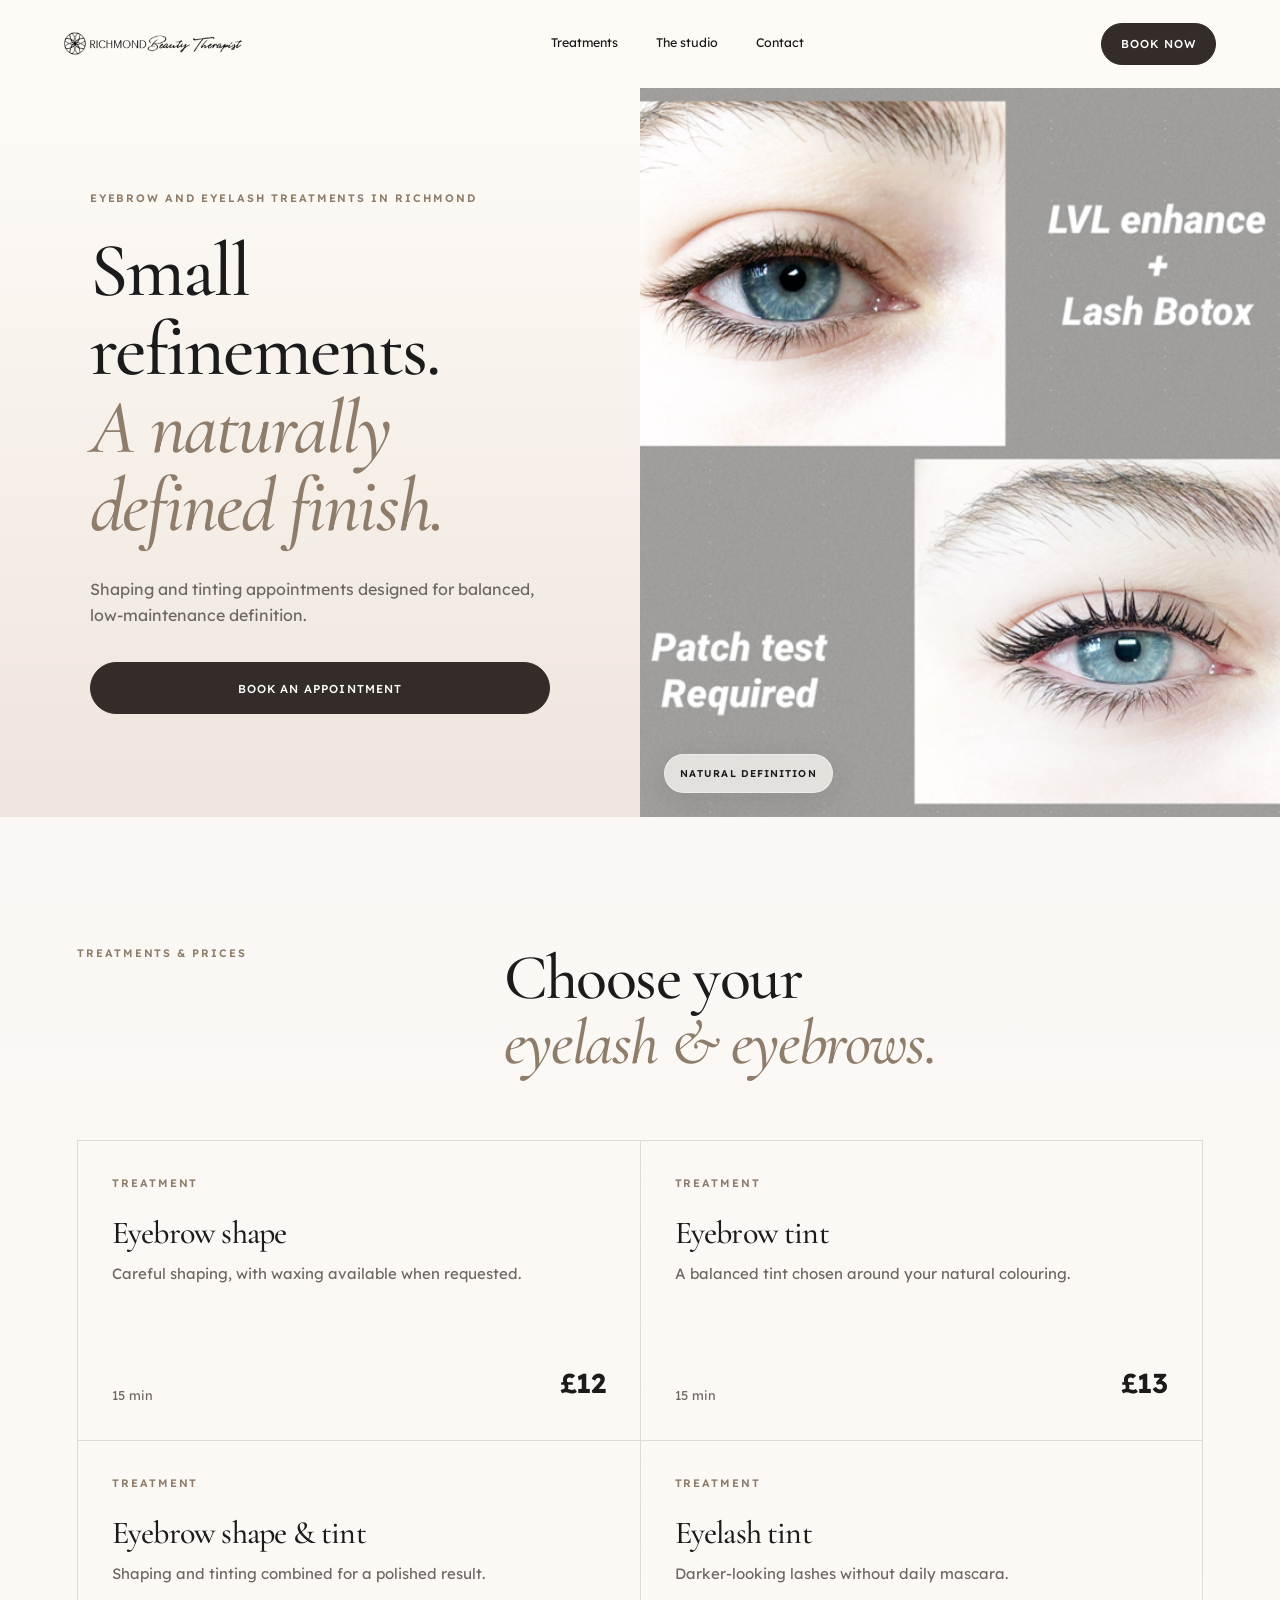
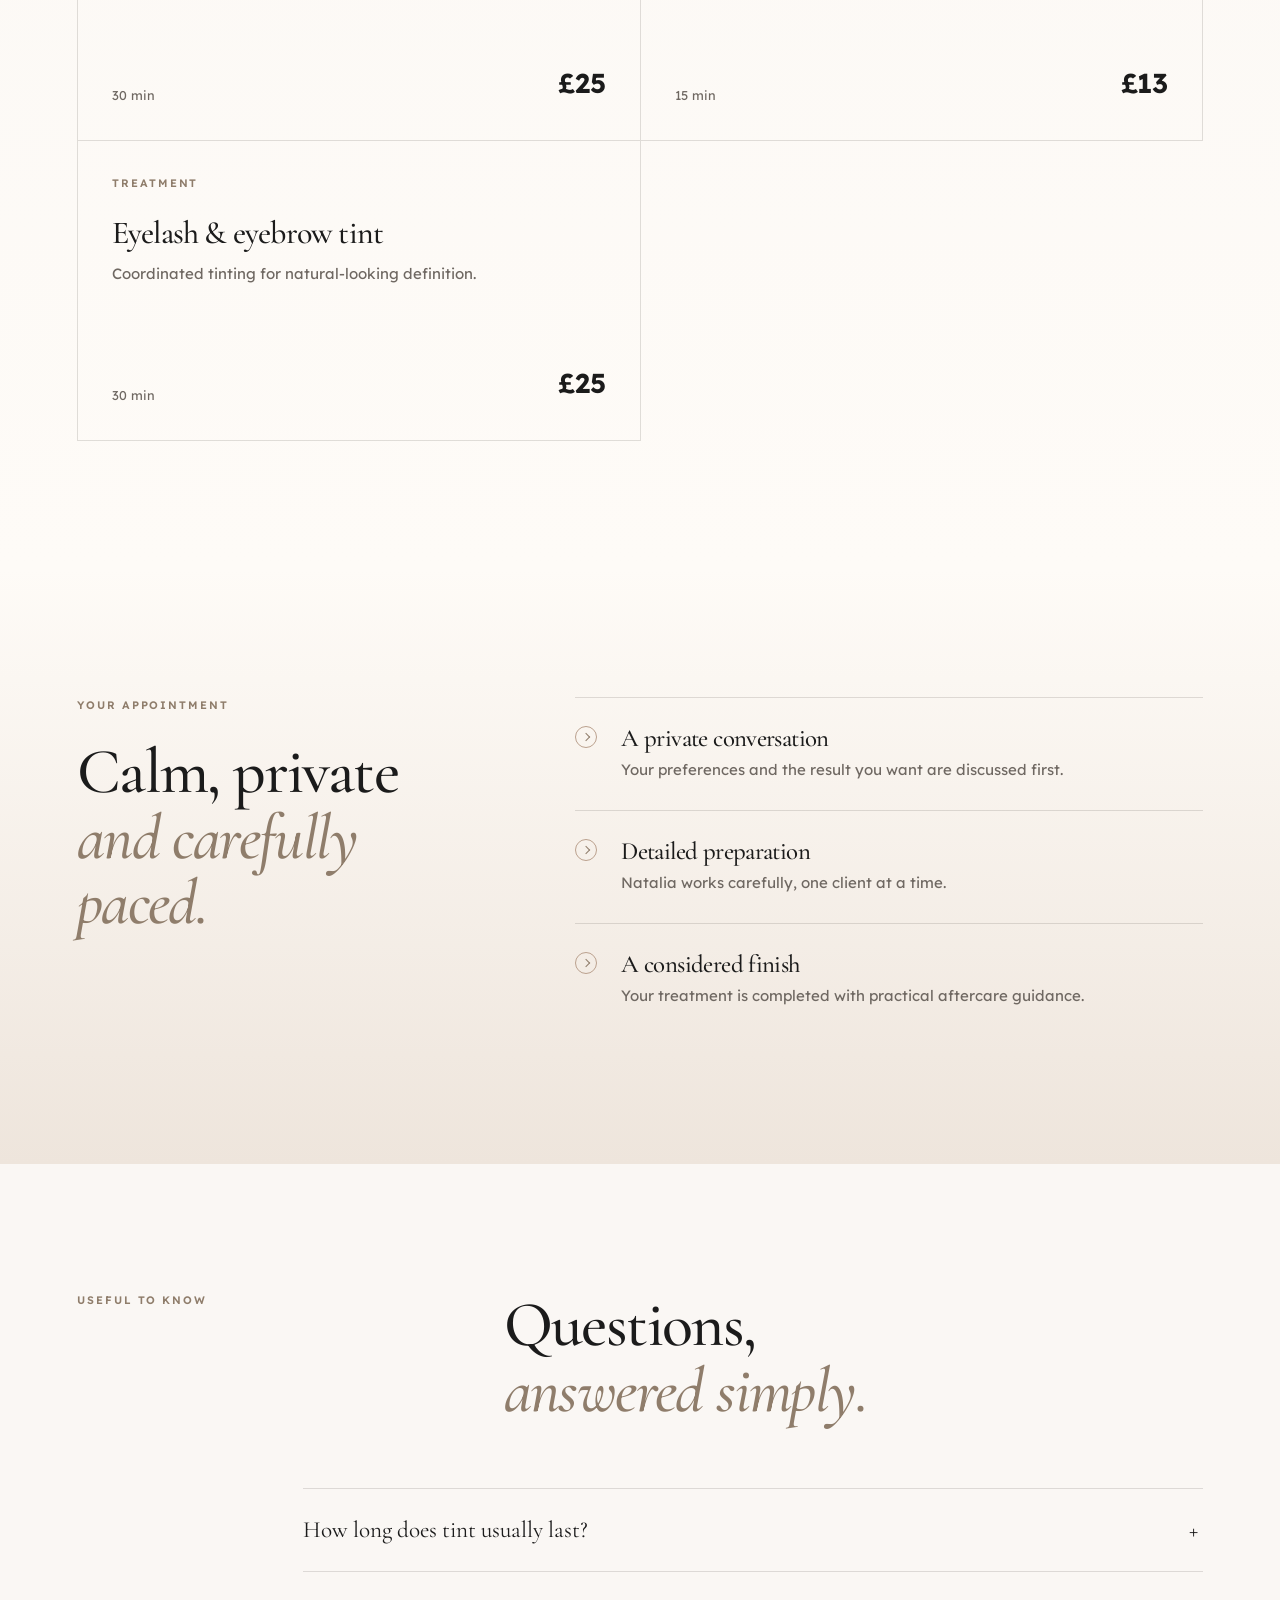
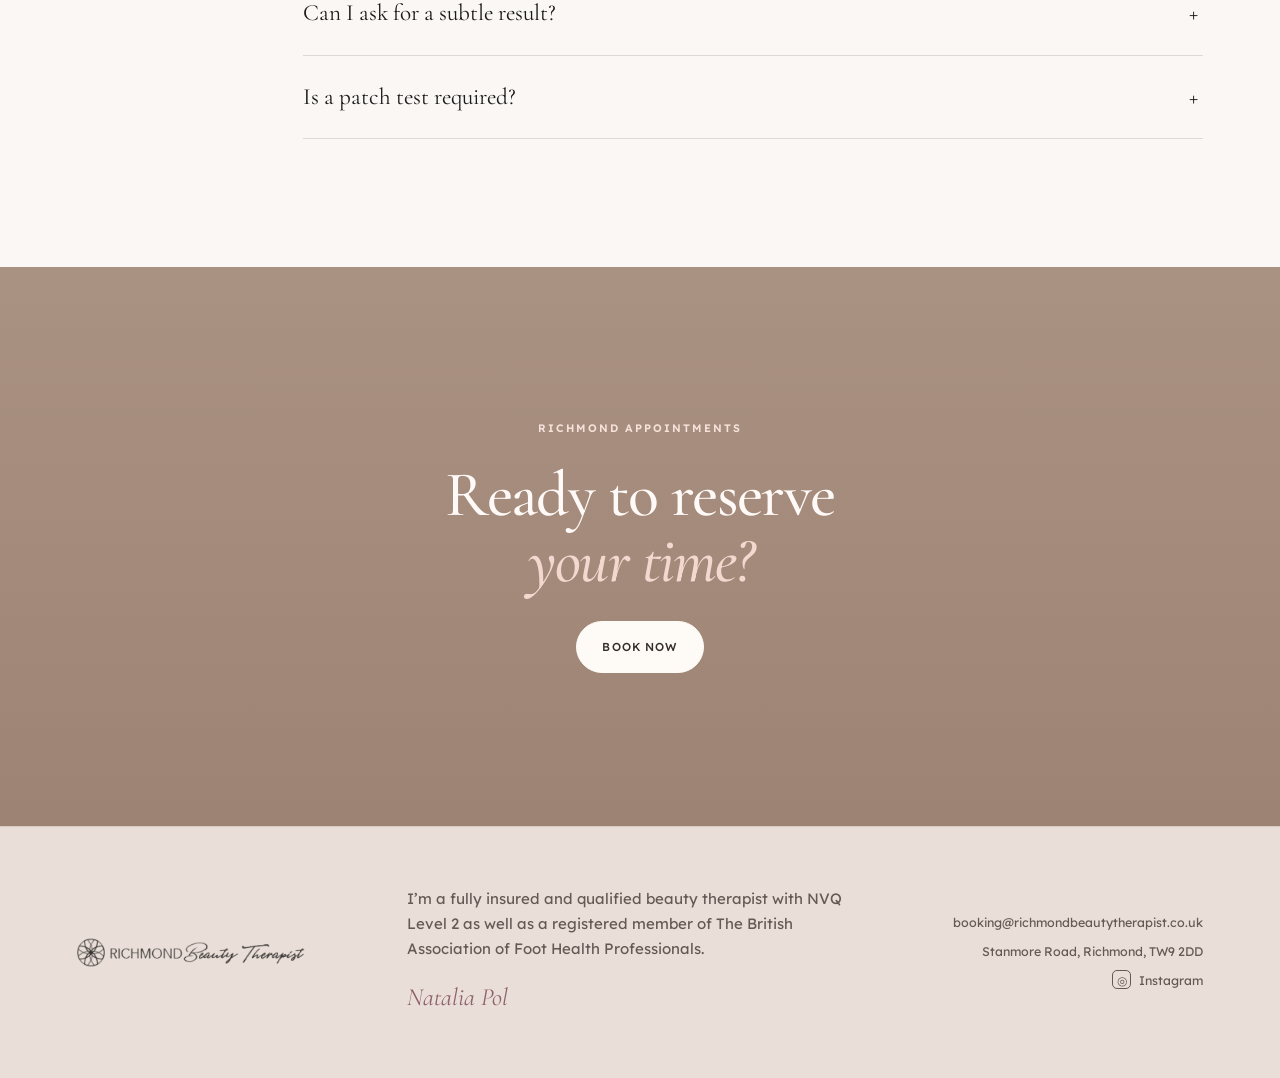
==== commit aada6fcc: "Match footer biography to Surrey website" ====
--- a/public/eyelash-eyebrows.html
+++ b/public/eyelash-eyebrows.html
@@ -42,7 +42,7 @@
 </main>
 <footer class="site-footer" id="contact">
   <div class="footer-brand"><img src="assets/richmond-logo.png" alt="Richmond Beauty Therapist"></div>
-  <div class="footer-copy"><p>I am a fully insured and qualified beauty therapist with NVQ Level 2, offering calm one-to-one appointments in Richmond.</p><p class="signature">Natalia Pol</p></div>
+  <div class="footer-copy"><p>I’m a fully insured and qualified beauty therapist with NVQ Level 2 as well as a registered member of The British Association of Foot Health Professionals.</p><p class="signature">Natalia Pol</p></div>
   <div class="footer-links"><a href="mailto:booking@richmondbeautytherapist.co.uk">booking@richmondbeautytherapist.co.uk</a><span>Stanmore Road, Richmond, TW9 2DD</span><a href="https://www.instagram.com/natalia_pol_richmond" target="_blank" rel="noopener"><span class="instagram" aria-hidden="true">◎</span> Instagram</a></div>
 </footer>
 <a class="mobile-book" href="https://bookings.gettimely.com/richmondbeautytherapist/bb/book" data-book><span>Book now</span></a>
--- a/public/colour-overrides.css
+++ b/public/colour-overrides.css
@@ -46,7 +46,10 @@
 
 @media (max-width: 900px) {
   .mobile-book {
-    background: var(--floating-rose);
-    box-shadow: 0 10px 30px rgba(116, 66, 77, 0.28);
+    border: 1px solid rgba(255, 255, 255, 0.28);
+    background: linear-gradient(135deg, #b77f8a 0%, var(--floating-rose) 52%, #925f6b 100%);
+    box-shadow:
+      inset 0 1px 0 rgba(255, 255, 255, 0.2),
+      0 10px 30px rgba(116, 66, 77, 0.3);
   }
 }
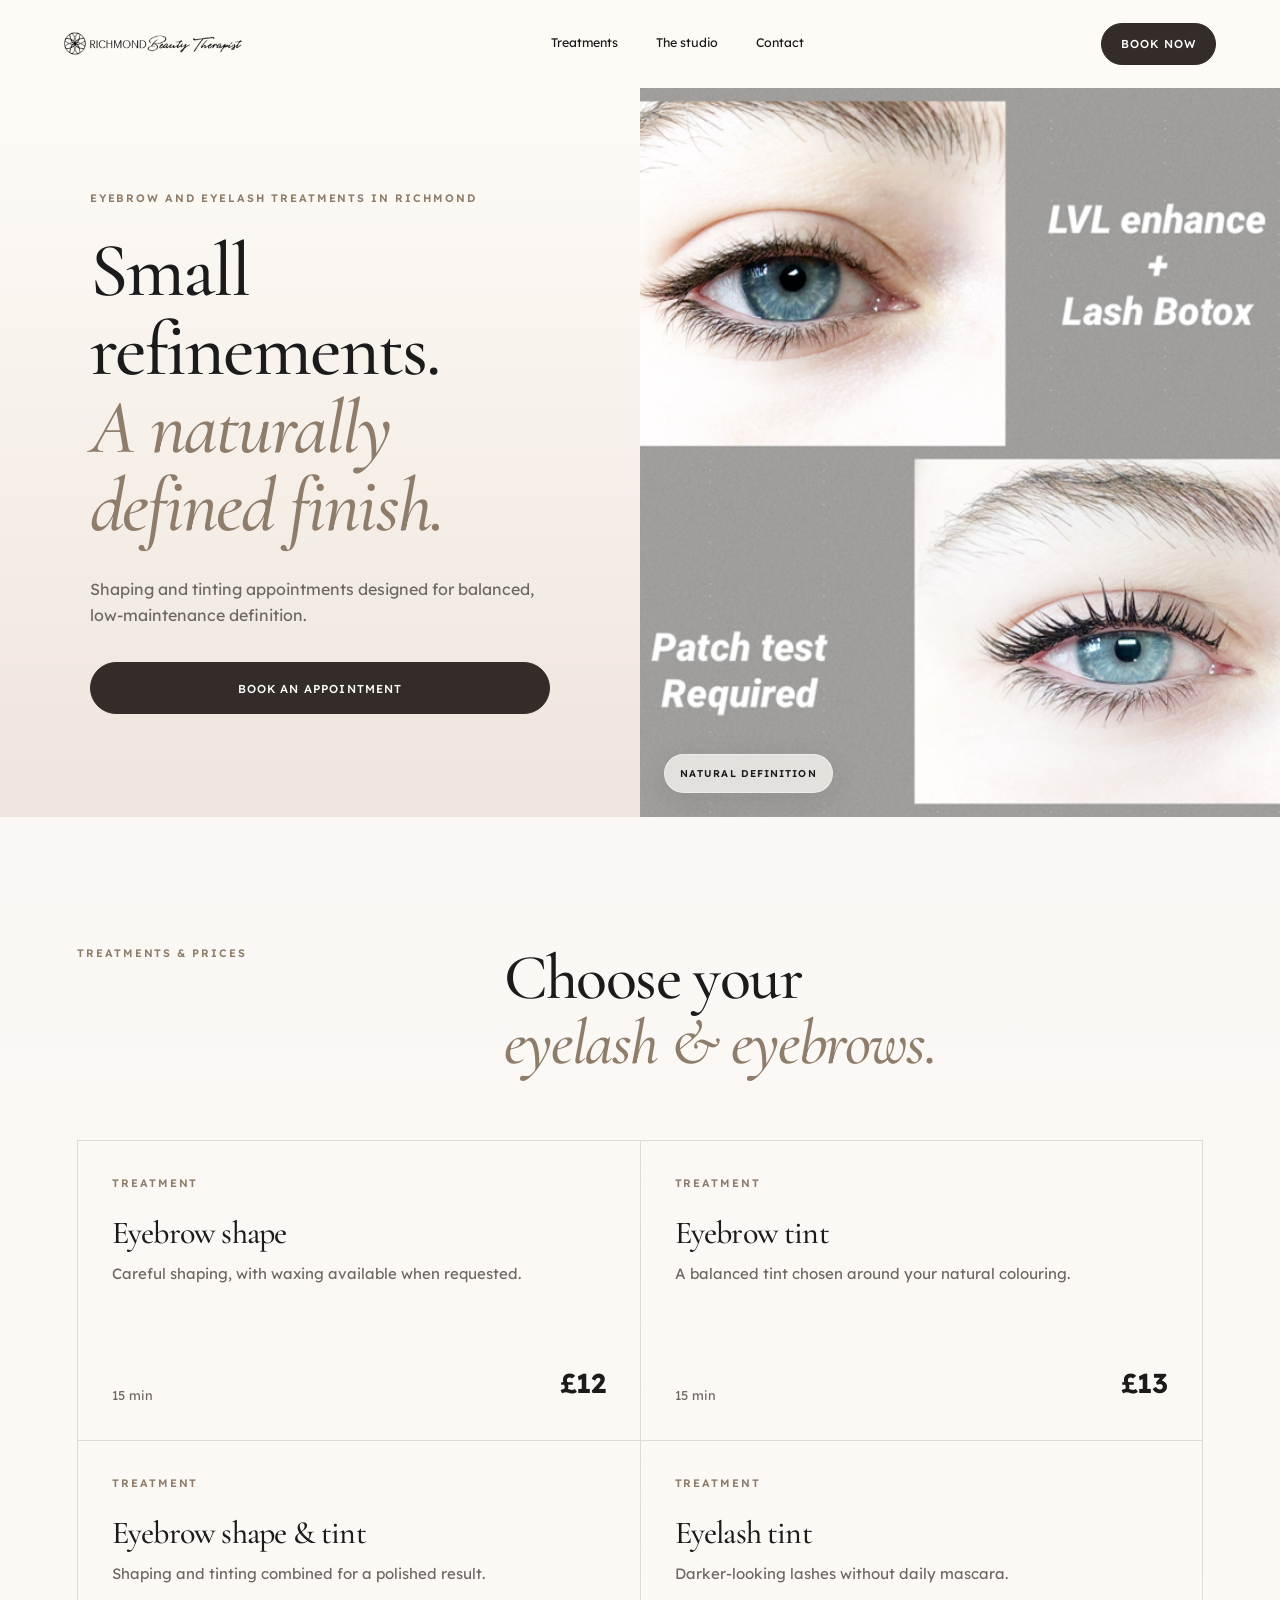
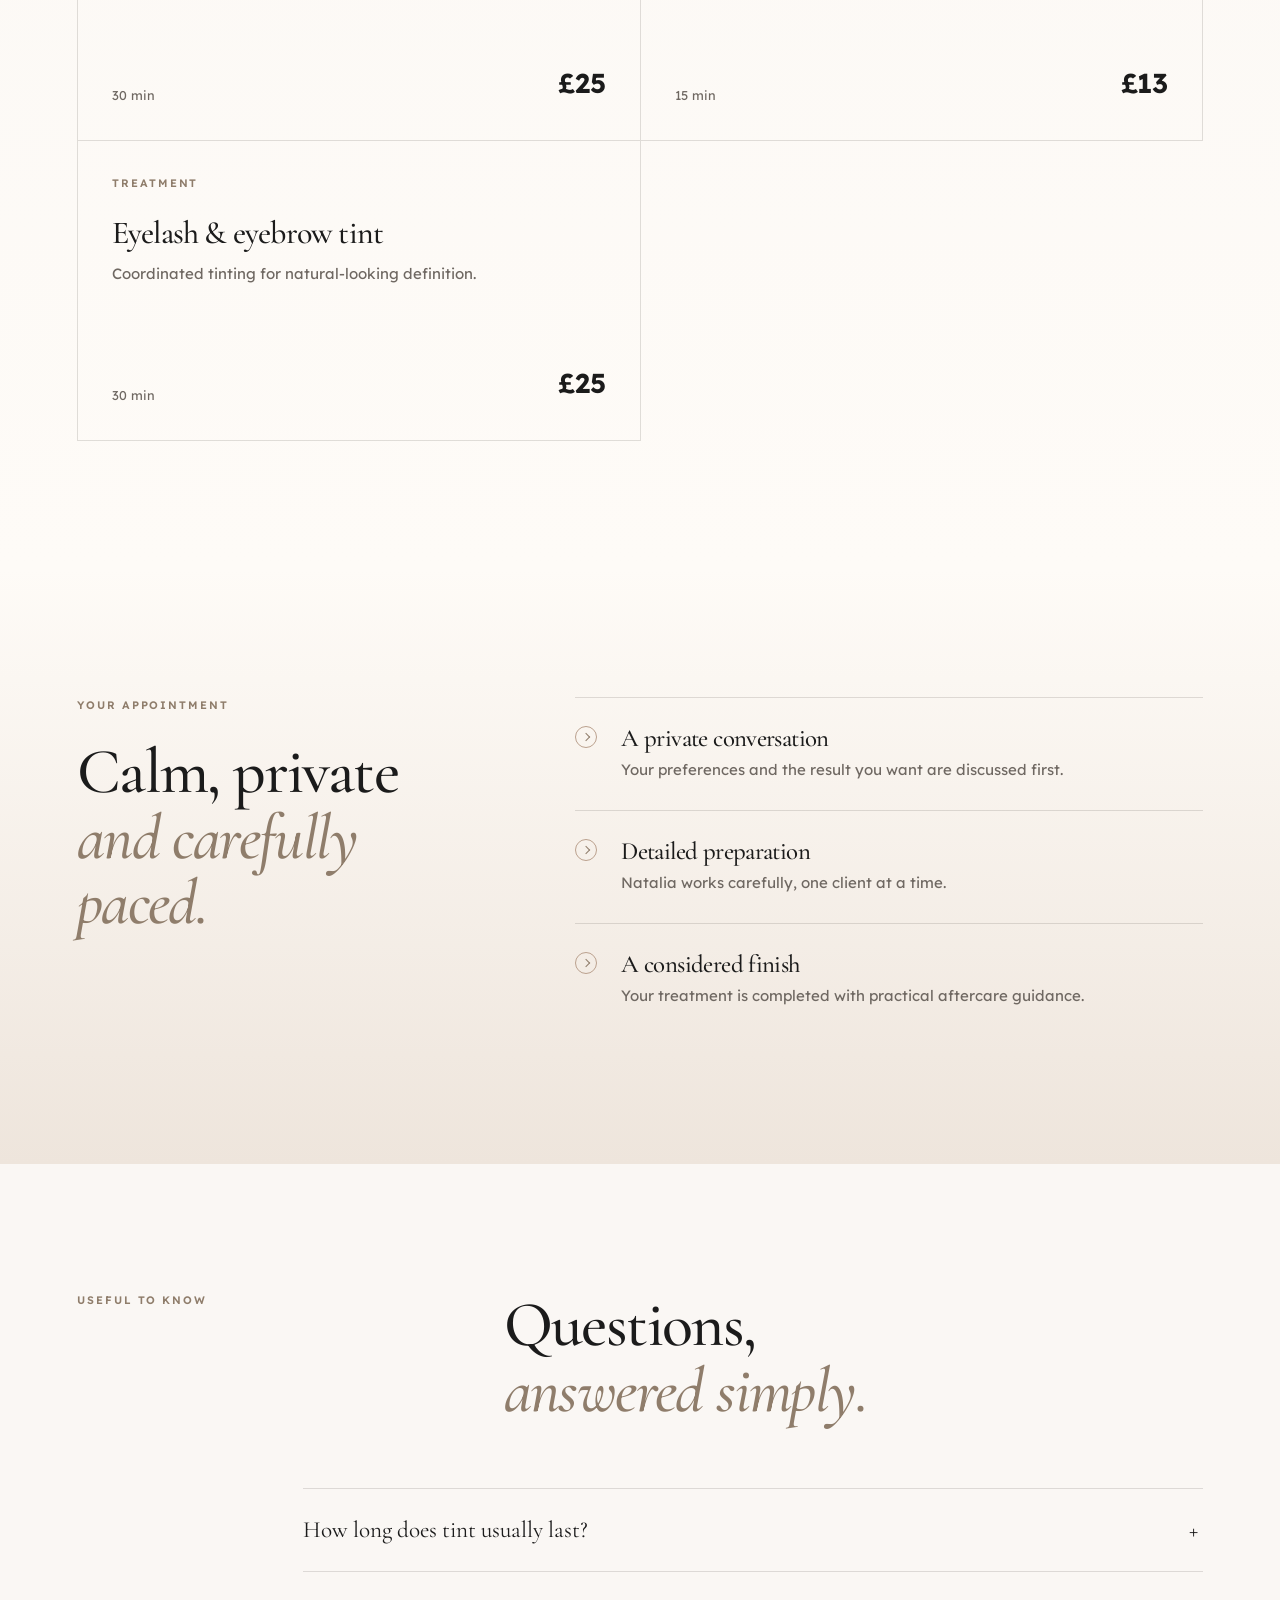
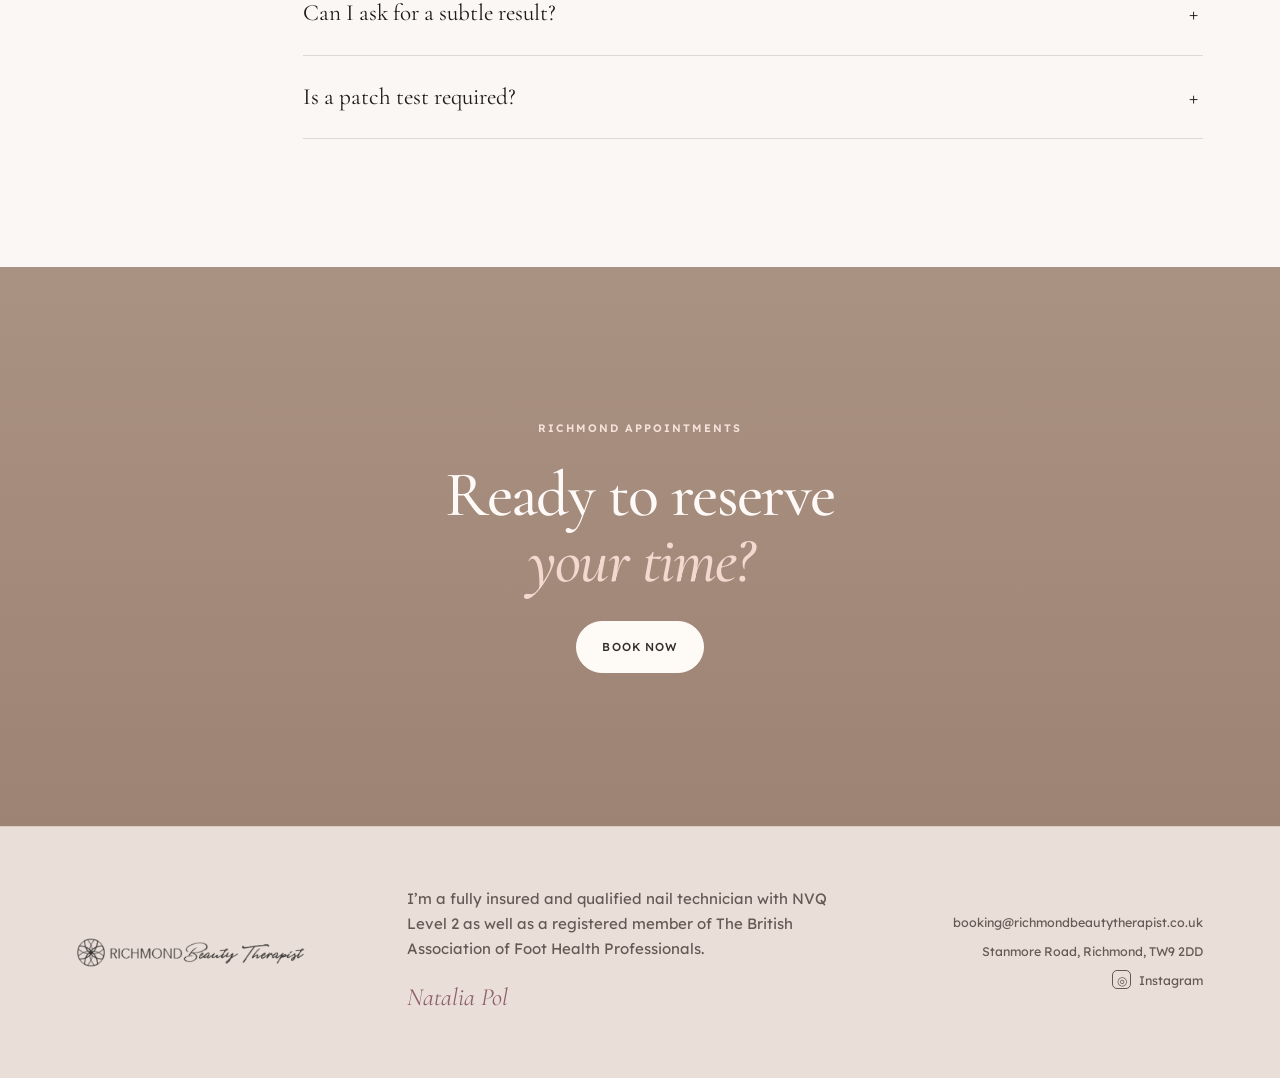
==== commit e1adbe9f: "Update footer profession wording" ====
--- a/public/eyelash-eyebrows.html
+++ b/public/eyelash-eyebrows.html
@@ -42,7 +42,7 @@
 </main>
 <footer class="site-footer" id="contact">
   <div class="footer-brand"><img src="assets/richmond-logo.png" alt="Richmond Beauty Therapist"></div>
-  <div class="footer-copy"><p>I’m a fully insured and qualified beauty therapist with NVQ Level 2 as well as a registered member of The British Association of Foot Health Professionals.</p><p class="signature">Natalia Pol</p></div>
+  <div class="footer-copy"><p>I’m a fully insured and qualified nail technician with NVQ Level 2 as well as a registered member of The British Association of Foot Health Professionals.</p><p class="signature">Natalia Pol</p></div>
   <div class="footer-links"><a href="mailto:booking@richmondbeautytherapist.co.uk">booking@richmondbeautytherapist.co.uk</a><span>Stanmore Road, Richmond, TW9 2DD</span><a href="https://www.instagram.com/natalia_pol_richmond" target="_blank" rel="noopener"><span class="instagram" aria-hidden="true">◎</span> Instagram</a></div>
 </footer>
 <a class="mobile-book" href="https://bookings.gettimely.com/richmondbeautytherapist/bb/book" data-book><span>Book now</span></a>
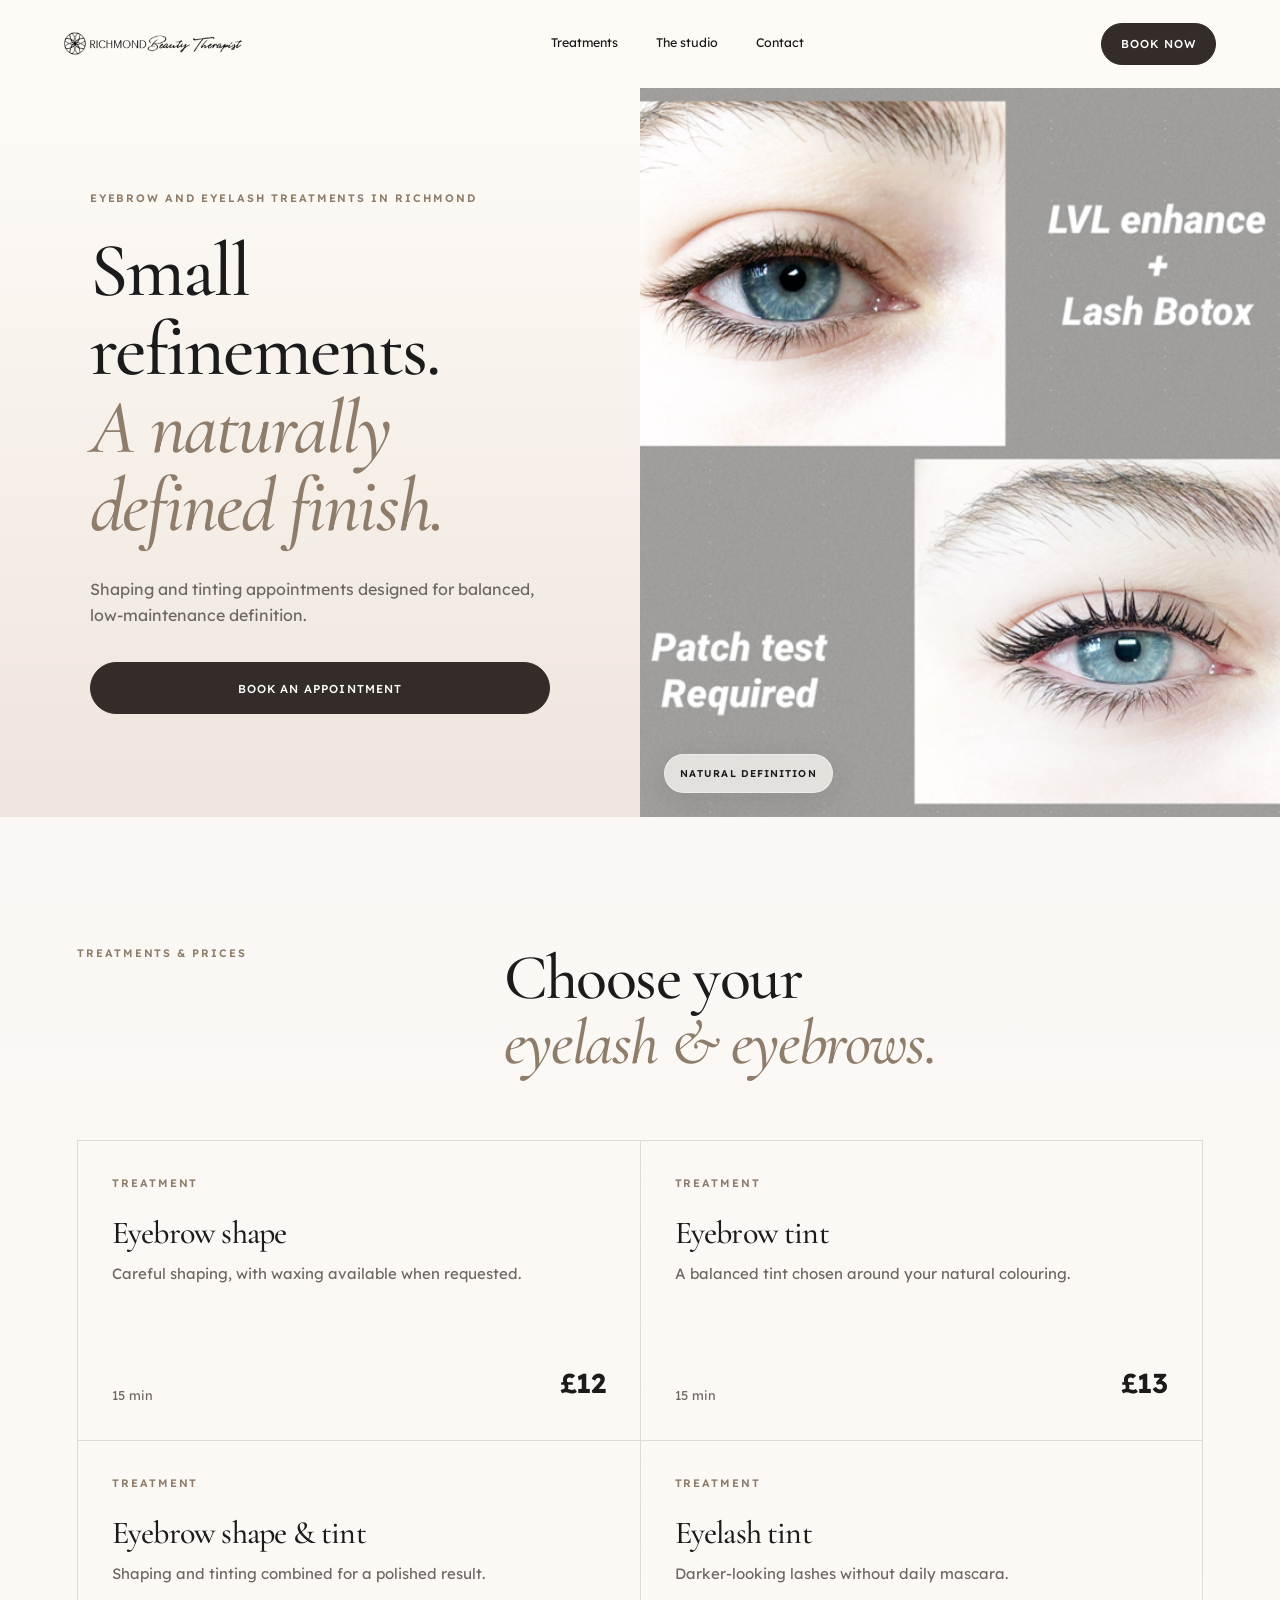
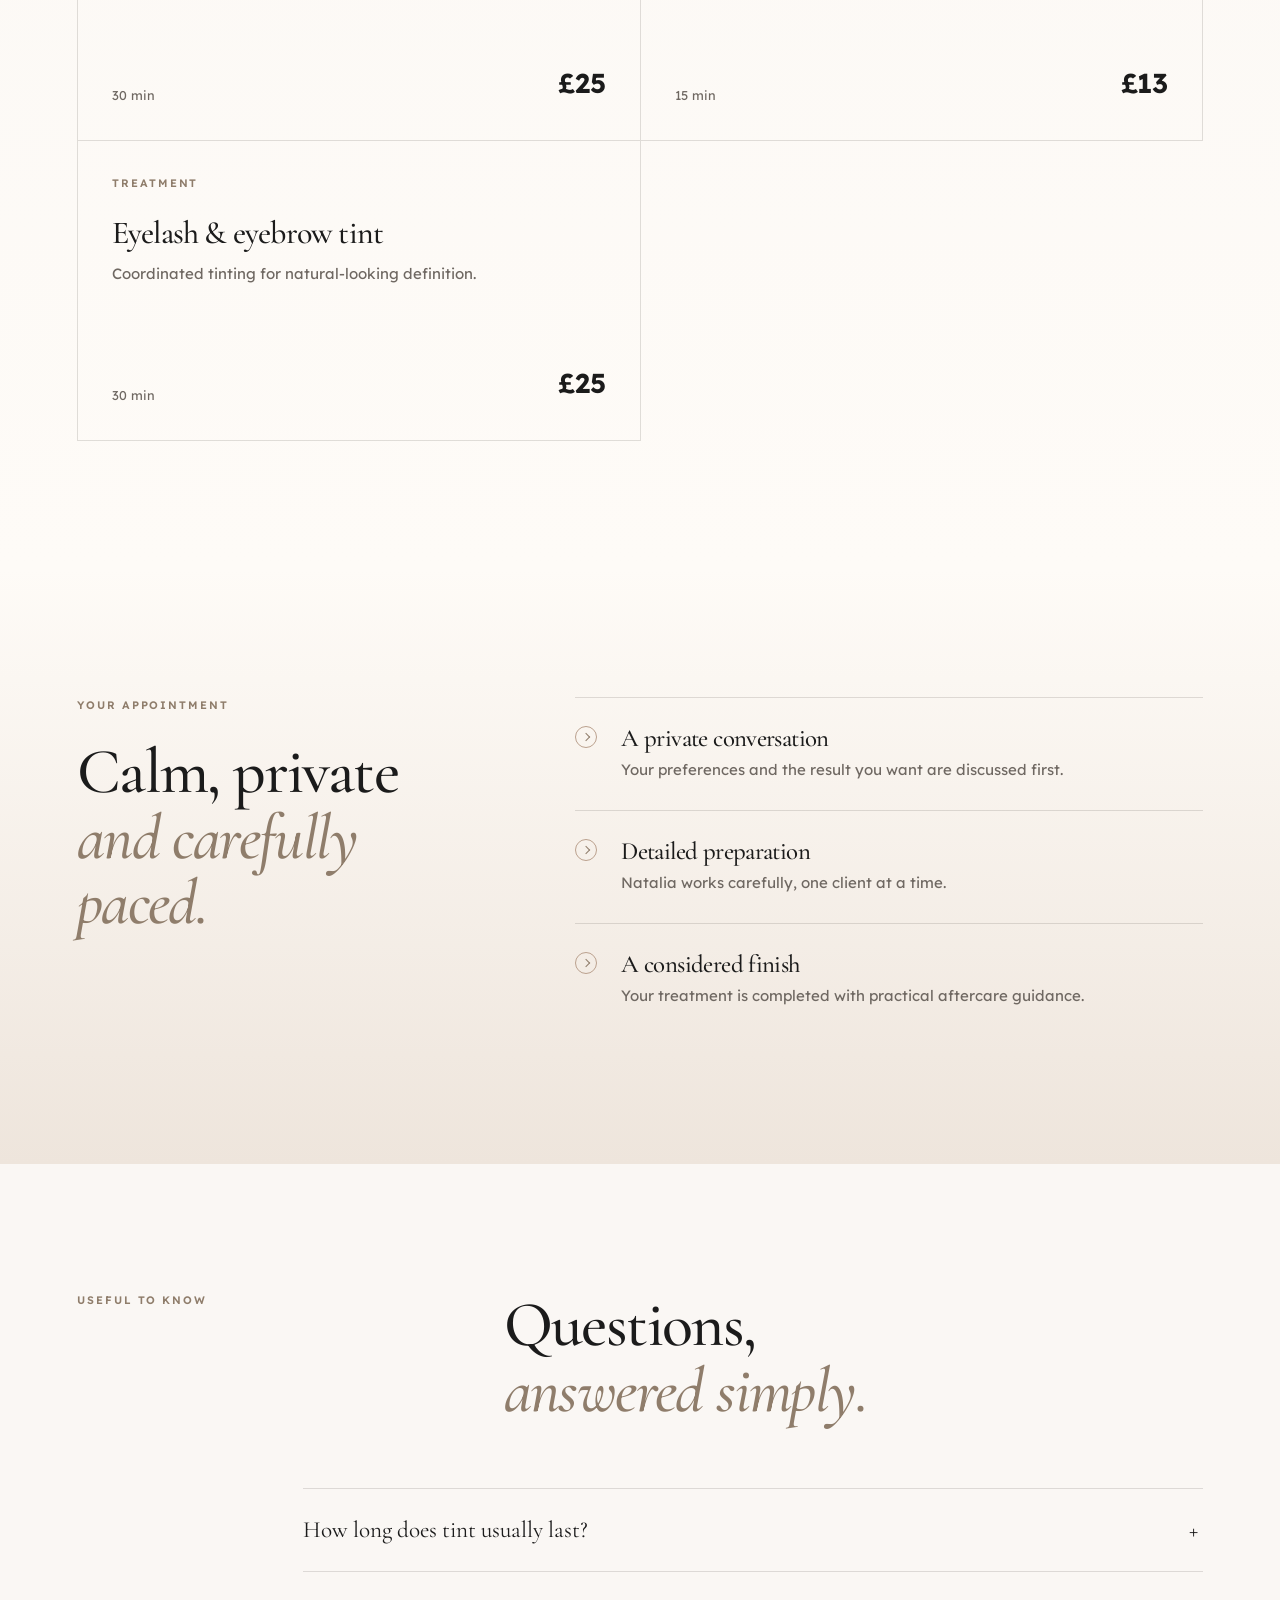
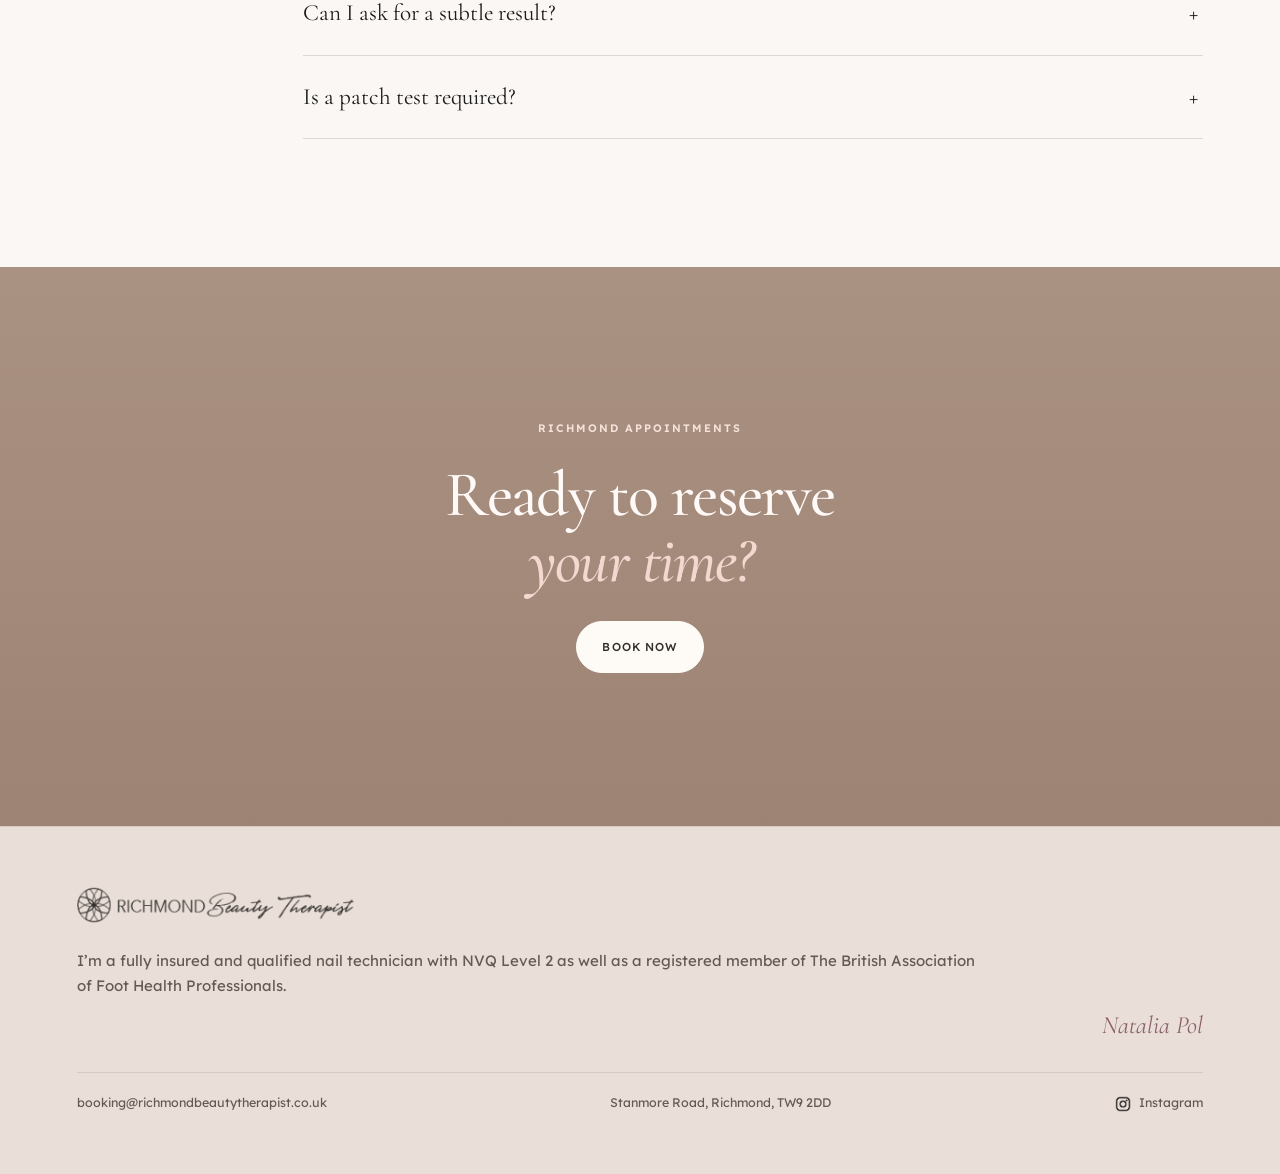
==== commit 9fd43f59: "Polish Richmond services imagery and footer" ====
--- a/public/eyelash-eyebrows.html
+++ b/public/eyelash-eyebrows.html
@@ -3,29 +3,38 @@
 <head>
   <meta charset="utf-8">
   <meta name="viewport" content="width=device-width,initial-scale=1">
-  <meta name="robots" content="noindex, nofollow">
+  <meta name="robots" content="index, follow, max-image-preview:large">
   <meta name="description" content="Private eyelash &amp; eyebrows appointments with Natalia Pol in Richmond, London. View treatments, times and prices.">
   <meta name="theme-color" content="#fefbf7">
   <link rel="canonical" href="https://www.richmondbeautytherapist.co.uk/eyelash-eyebrows">
   <meta property="og:type" content="website">
+  <meta property="og:locale" content="en_GB">
   <meta property="og:site_name" content="Richmond Beauty Therapist">
   <meta property="og:title" content="Eyelash &amp; eyebrows in Richmond | Richmond Beauty Therapist">
   <meta property="og:description" content="Private eyelash &amp; eyebrows appointments with Natalia Pol in Richmond, London. View treatments, times and prices.">
   <meta property="og:url" content="https://www.richmondbeautytherapist.co.uk/eyelash-eyebrows">
   <meta property="og:image" content="https://www.richmondbeautytherapist.co.uk/assets/work-03.png">
+  <meta property="og:image:alt" content="Richmond Beauty Therapist private nail and beauty treatments">
+  <meta name="twitter:card" content="summary_large_image">
+  <meta name="twitter:title" content="Eyelash &amp; eyebrows in Richmond | Richmond Beauty Therapist">
+  <meta name="twitter:description" content="Private eyelash &amp; eyebrows appointments with Natalia Pol in Richmond, London. View treatments, times and prices.">
+  <meta name="twitter:image" content="https://www.richmondbeautytherapist.co.uk/assets/work-03.png">
+  <meta name="twitter:image:alt" content="Richmond Beauty Therapist private nail and beauty treatments">
   <title>Eyelash &amp; eyebrows in Richmond | Richmond Beauty Therapist</title>
-  <link rel="icon" href="assets/richmond-logo.png">
+  <link rel="icon" type="image/png" href="assets/richmond-logo.png">
+  <link rel="apple-touch-icon" href="assets/richmond-logo.png">
   <link rel="preconnect" href="https://fonts.googleapis.com">
   <link rel="preconnect" href="https://fonts.gstatic.com" crossorigin>
-  <link href="https://fonts.googleapis.com/css2?family=Cormorant+Garamond:ital,wght@0,500;1,500&amp;family=Lexend:wght@300;400;500;600&amp;display=swap" rel="stylesheet">
+  <link rel="preconnect" href="https://www.googletagmanager.com">
+  <link href="https://fonts.googleapis.com/css2?family=Cormorant+Garamond:ital,wght@0,500;0,600;1,500&amp;family=Lexend:wght@300;400;500;600&amp;display=swap" rel="stylesheet">
   <link rel="stylesheet" href="styles.css">
   <link rel="stylesheet" href="colour-overrides.css">
-  <script>(function(w,d,s,l,i){w[l]=w[l]||[];w[l].push({'gtm.start':new Date().getTime(),event:'gtm.js'});var f=d.getElementsByTagName(s)[0],j=d.createElement(s),dl=l!='dataLayer'?'&l='+l:'';j.async=true;j.src='https://www.googletagmanager.com/gtm.js?id='+i+dl;f.parentNode.insertBefore(j,f);})(window,document,'script','dataLayer','GTM-W693MNZ4');</script>
+  <script async src="https://www.googletagmanager.com/gtag/js?id=G-RPRJ3EXC0G"></script>
+  <script>window.dataLayer=window.dataLayer||[];function gtag(){dataLayer.push(arguments);}gtag('js',new Date());gtag('config','G-RPRJ3EXC0G');</script>
   <script src="script.js" defer></script>
-  <script type="application/ld+json">{"@context":"https://schema.org","@type":"BeautySalon","name":"Richmond Beauty Therapist","url":"https://www.richmondbeautytherapist.co.uk/eyelash-eyebrows","image":"https://www.richmondbeautytherapist.co.uk/assets/work-03.png","description":"Private eyelash &amp; eyebrows appointments with Natalia Pol in Richmond, London. View treatments, times and prices.","email":"booking@richmondbeautytherapist.co.uk","priceRange":"££","address":{"@type":"PostalAddress","streetAddress":"Stanmore Road","addressLocality":"Richmond","postalCode":"TW9 2DD","addressCountry":"GB"},"founder":{"@type":"Person","name":"Natalia Pol","jobTitle":"Beauty Therapist"},"sameAs":["https://www.instagram.com/natalia_pol_richmond"]}</script>
+  <script type="application/ld+json">{"@context":"https://schema.org","@graph":[{"@type":"BeautySalon","@id":"https://www.richmondbeautytherapist.co.uk/#business","name":"Richmond Beauty Therapist","url":"https://www.richmondbeautytherapist.co.uk/","image":"https://www.richmondbeautytherapist.co.uk/assets/hero-nails.jpg","description":"Private one-to-one manicure, pedicure, KART foot care and lash treatments in Richmond, London.","email":"booking@richmondbeautytherapist.co.uk","priceRange":"££","address":{"@type":"PostalAddress","streetAddress":"Stanmore Road","addressLocality":"Richmond","postalCode":"TW9 2DD","addressCountry":"GB"},"founder":{"@type":"Person","name":"Natalia Pol","jobTitle":"Nail Technician"},"sameAs":["https://www.instagram.com/natalia_pol_richmond","https://www.facebook.com/mobileBeautySalonRichmondSurey/"]},{"@type":"WebSite","@id":"https://www.richmondbeautytherapist.co.uk/#website","url":"https://www.richmondbeautytherapist.co.uk/","name":"Richmond Beauty Therapist","inLanguage":"en-GB","publisher":{"@id":"https://www.richmondbeautytherapist.co.uk/#business"}},{"@type":"WebPage","@id":"https://www.richmondbeautytherapist.co.uk/eyelash-eyebrows#webpage","url":"https://www.richmondbeautytherapist.co.uk/eyelash-eyebrows","name":"Eyelash & eyebrows in Richmond | Richmond Beauty Therapist","description":"Private eyelash & eyebrows appointments with Natalia Pol in Richmond, London. View treatments, times and prices.","inLanguage":"en-GB","isPartOf":{"@id":"https://www.richmondbeautytherapist.co.uk/#website"},"about":{"@id":"https://www.richmondbeautytherapist.co.uk/#business"},"primaryImageOfPage":{"@type":"ImageObject","url":"https://www.richmondbeautytherapist.co.uk/assets/work-03.png"}}]}</script>
 </head>
 <body>
-<noscript><iframe src="https://www.googletagmanager.com/ns.html?id=GTM-W693MNZ4" height="0" width="0" style="display:none;visibility:hidden"></iframe></noscript>
 <a class="skip-link" href="#main">Skip to content</a>
 <header class="site-header" data-header>
   <a class="brand" href="index.html" aria-label="Richmond Beauty Therapist home"><img src="assets/richmond-logo.png" alt="Richmond Beauty Therapist"></a>
@@ -43,7 +52,7 @@
 <footer class="site-footer" id="contact">
   <div class="footer-brand"><img src="assets/richmond-logo.png" alt="Richmond Beauty Therapist"></div>
   <div class="footer-copy"><p>I’m a fully insured and qualified nail technician with NVQ Level 2 as well as a registered member of The British Association of Foot Health Professionals.</p><p class="signature">Natalia Pol</p></div>
-  <div class="footer-links"><a href="mailto:booking@richmondbeautytherapist.co.uk">booking@richmondbeautytherapist.co.uk</a><span>Stanmore Road, Richmond, TW9 2DD</span><a href="https://www.instagram.com/natalia_pol_richmond" target="_blank" rel="noopener"><span class="instagram" aria-hidden="true">◎</span> Instagram</a></div>
+  <div class="footer-links"><a href="mailto:booking@richmondbeautytherapist.co.uk">booking@richmondbeautytherapist.co.uk</a><span>Stanmore Road, Richmond, TW9 2DD</span><a class="instagram-link" href="https://www.instagram.com/natalia_pol_richmond" target="_blank" rel="noopener"><img class="instagram-icon" src="assets/instagram-icon.png" alt="">Instagram</a></div>
 </footer>
 <a class="mobile-book" href="https://bookings.gettimely.com/richmondbeautytherapist/bb/book" data-book><span>Book now</span></a>
 </body></html>
--- a/public/colour-overrides.css
+++ b/public/colour-overrides.css
@@ -25,12 +25,17 @@
 }
 
 .site-footer {
+  grid-template-columns: 1fr;
+  gap: 26px;
+  align-items: start;
   border-top: 1px solid rgba(60, 52, 48, 0.12);
   background: var(--footer-paper);
   color: var(--footer-ink);
 }
 
 .footer-brand img {
+  width: min(280px, 76vw);
+  max-width: none;
   filter: brightness(0);
   opacity: 0.78;
 }
@@ -40,16 +45,185 @@
   color: var(--footer-muted);
 }
 
+.footer-copy {
+  width: 100%;
+  max-width: none;
+}
+
+.footer-copy > p:first-child {
+  max-width: 900px;
+  margin-bottom: 0;
+}
+
 .signature {
   color: #8d606b;
+  text-align: right;
+}
+
+.footer-links {
+  display: flex;
+  width: 100%;
+  flex-wrap: wrap;
+  align-items: center;
+  justify-content: space-between;
+  gap: 12px 28px;
+  padding-top: 20px;
+  border-top: 1px solid rgba(60, 52, 48, 0.12);
+  text-align: left;
+}
+
+.instagram-link {
+  display: inline-flex;
+  align-items: center;
+  gap: 7px;
+}
+
+.instagram-icon {
+  width: 18px;
+  height: 18px;
+  object-fit: contain;
+}
+
+.home-hero h1 {
+  font-size: clamp(3rem, 5.2vw, 5.8rem);
+}
+
+.hero-intro strong {
+  color: var(--ink);
+  font-weight: 600;
+}
+
+.hero-services-badge {
+  position: absolute;
+  z-index: 3;
+  top: 24px;
+  right: 20px;
+  display: grid;
+  width: 126px;
+  height: 126px;
+  place-items: center;
+  border: 1px solid rgba(255, 255, 255, 0.46);
+  border-radius: 50%;
+  background: rgba(254, 251, 247, 0.72);
+  box-shadow: 0 8px 30px rgba(45, 31, 27, 0.12);
+  backdrop-filter: blur(12px);
+  color: var(--ink);
+  font-size: 0.68rem;
+  font-weight: 600;
+  letter-spacing: 0.11em;
+  line-height: 1.45;
+  text-align: center;
+  text-transform: uppercase;
+  transition: background 0.2s ease, transform 0.2s ease;
+}
+
+.hero-services-badge:hover {
+  background: rgba(254, 251, 247, 0.88);
+  transform: translateY(-3px);
+}
+
+.service-accordion.is-featured .accordion-trigger strong {
+  font-weight: 600;
+}
+
+.reveal {
+  transition-duration: 1.15s;
 }
 
 @media (max-width: 900px) {
+  .home-hero h1 {
+    font-size: clamp(2.7rem, 10.8vw, 4.2rem);
+  }
+
+  .home-hero .hero-media {
+    min-height: 0;
+    aspect-ratio: 5 / 6;
+  }
+
+  .home-hero .hero-media img {
+    object-position: center 48%;
+  }
+
+  .hero-services-badge {
+    top: 18px;
+    right: 12px;
+    left: auto;
+    bottom: auto;
+    width: 108px;
+    height: 108px;
+    font-size: 0.62rem;
+  }
+
+  .final-cta h2 {
+    font-size: clamp(2rem, 7.6vw, 3.2rem);
+  }
+
+  .studio-small-frame {
+    width: 50%;
+    height: 44%;
+  }
+
+  .site-footer {
+    gap: 22px;
+    padding: 45px 20px 95px;
+  }
+
+  .footer-links {
+    flex-direction: column;
+    align-items: flex-start;
+  }
+
   .mobile-book {
-    border: 1px solid rgba(255, 255, 255, 0.28);
-    background: linear-gradient(135deg, #b77f8a 0%, var(--floating-rose) 52%, #925f6b 100%);
+    border: 1px solid rgba(62, 58, 55, 0.48);
+    background: linear-gradient(135deg, #eceae7 0%, #c4c1bd 48%, #77736f 100%);
     box-shadow:
-      inset 0 1px 0 rgba(255, 255, 255, 0.2),
-      0 10px 30px rgba(116, 66, 77, 0.3);
-  }
-}
+      inset 0 1px 0 rgba(255, 255, 255, 0.78),
+      0 10px 30px rgba(61, 57, 54, 0.25);
+    color: #252220;
+  }
+}
+
+.studio-copy-body {
+  max-width: 590px;
+  margin: 30px 0;
+  color: var(--muted);
+}
+
+.studio-copy-body p {
+  margin: 0;
+}
+
+.studio-copy-body p + p {
+  margin-top: 16px;
+}
+
+.studio-main {
+  object-position: center 74%;
+}
+
+.studio-small-frame {
+  position: absolute;
+  right: 0;
+  bottom: 0;
+  width: 48%;
+  height: 46%;
+  overflow: hidden;
+  border: 10px solid var(--sand);
+}
+
+.studio-small-frame .studio-small {
+  position: static;
+  width: 100%;
+  height: 100%;
+  border: 0;
+  object-fit: cover;
+  object-position: center 25%;
+  transform: scale(1.17);
+}
+
+@media (max-width: 900px) {
+  .studio-small-frame {
+    width: 50%;
+    height: 44%;
+  }
+}
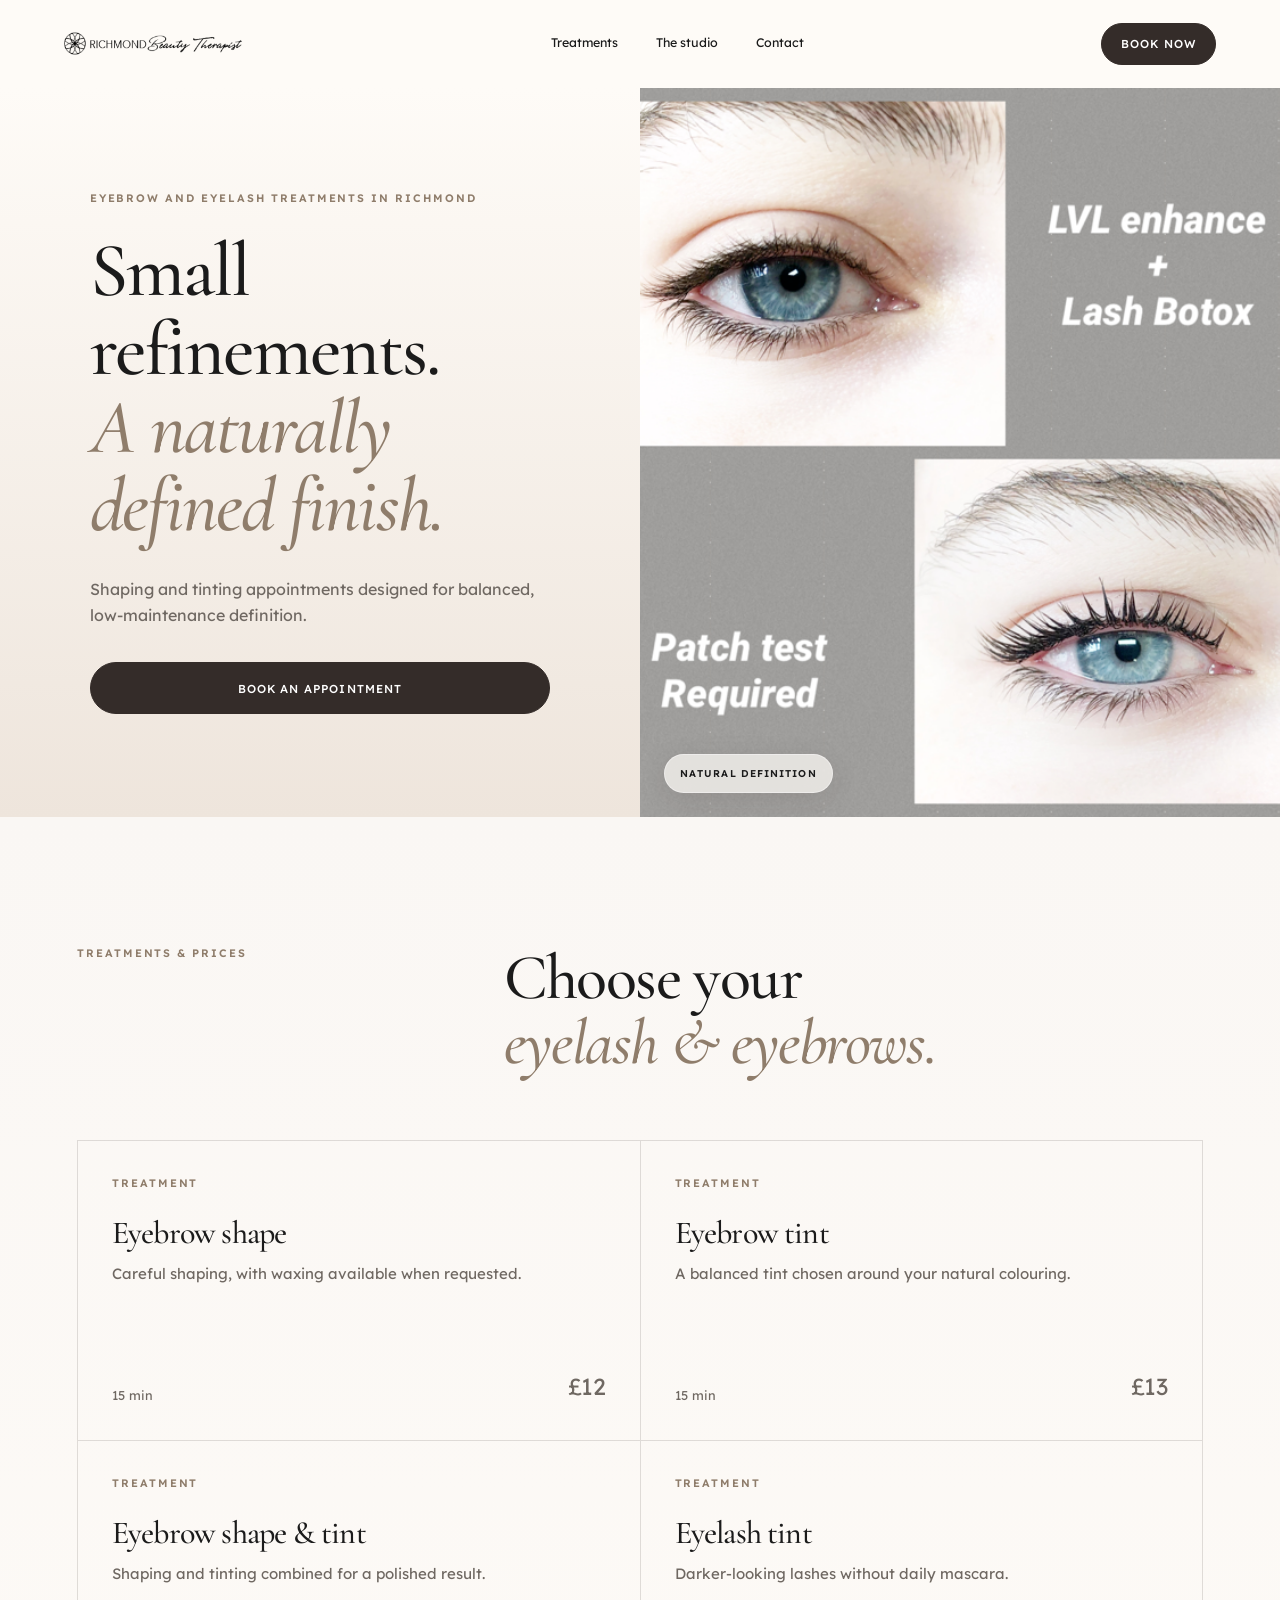
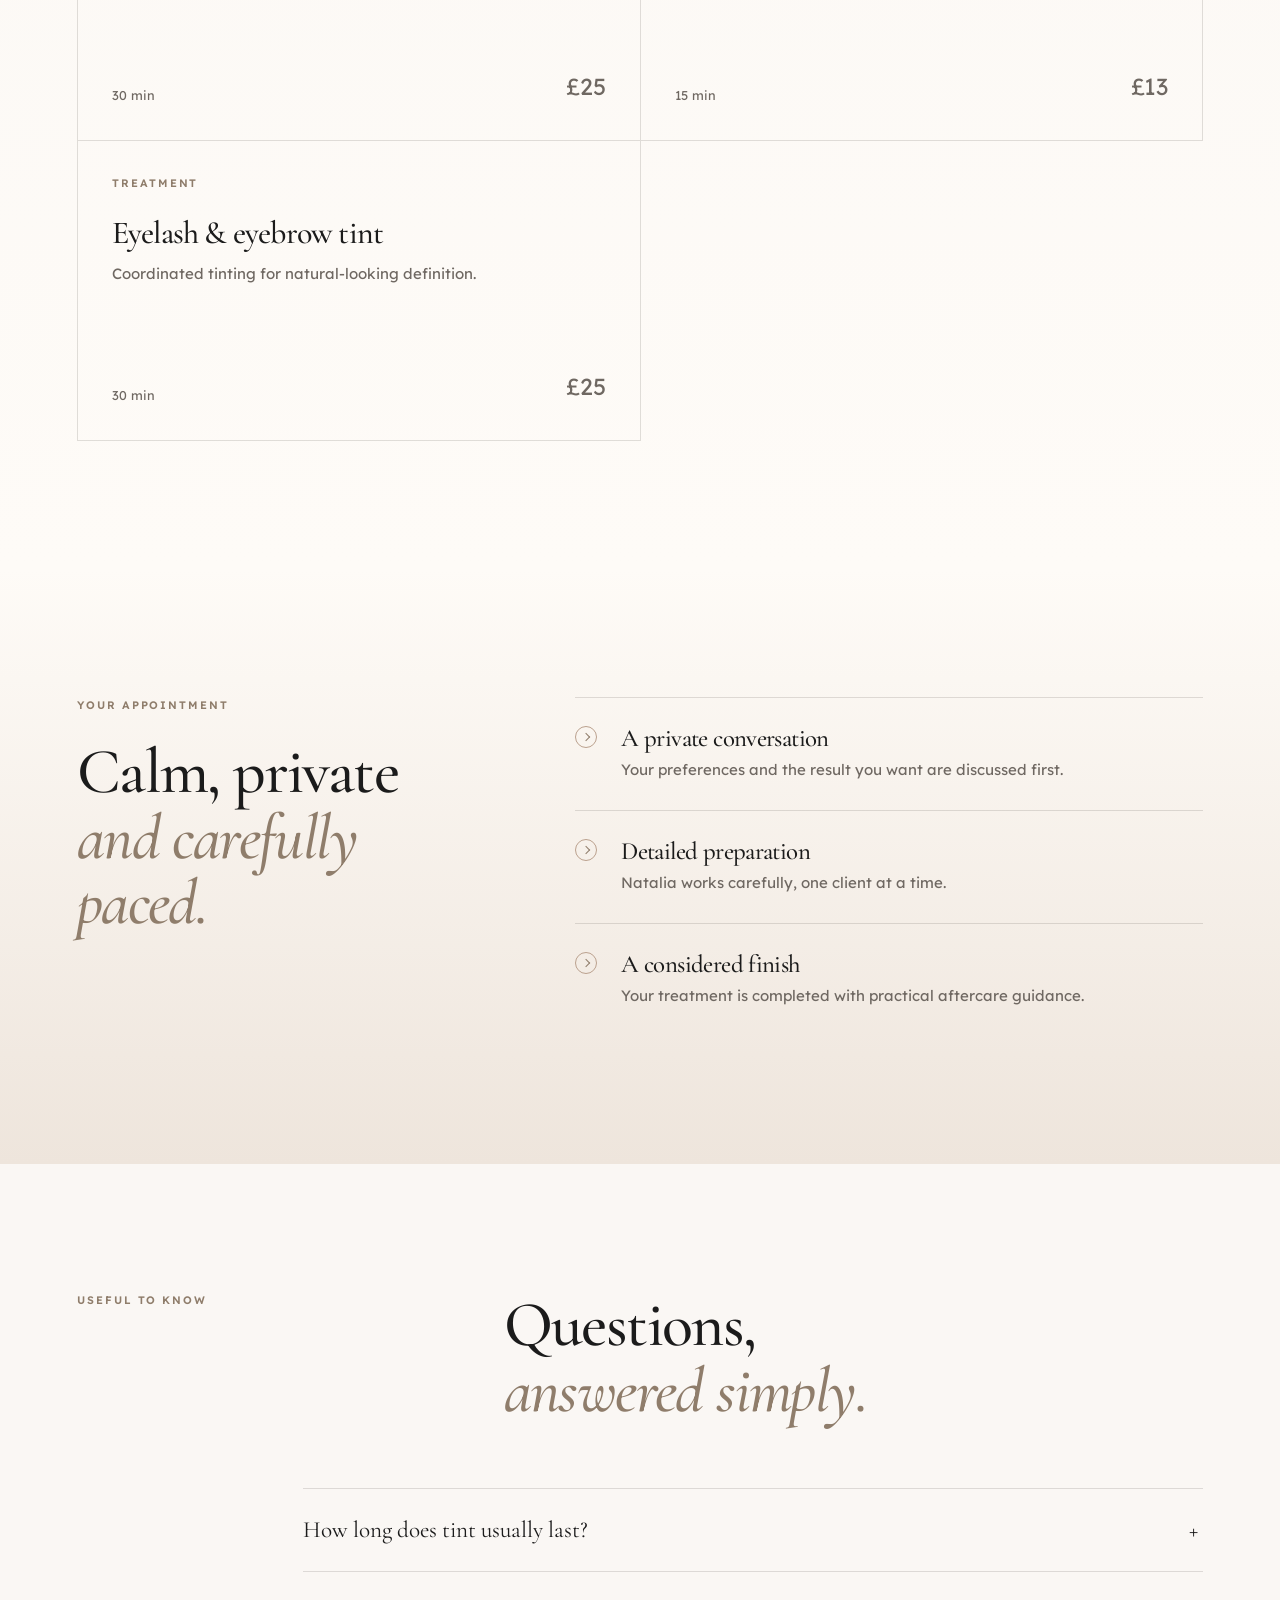
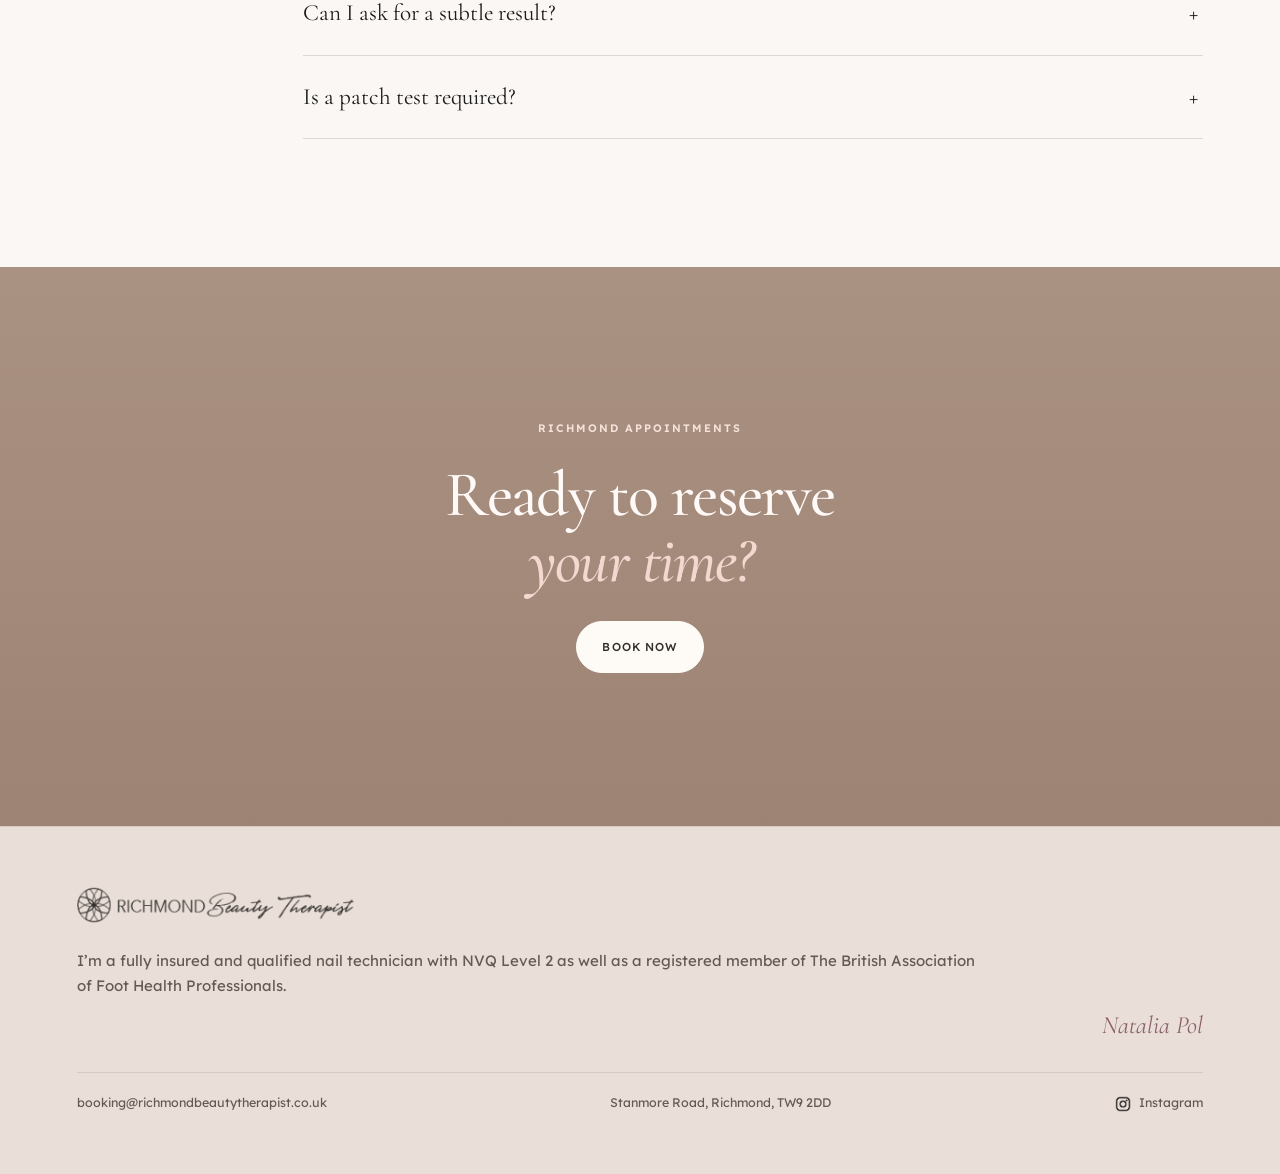
==== commit 42036dfd: "Soften prices and strengthen package heading" ====
--- a/public/eyelash-eyebrows.html
+++ b/public/eyelash-eyebrows.html
@@ -26,7 +26,7 @@
   <link rel="preconnect" href="https://fonts.googleapis.com">
   <link rel="preconnect" href="https://fonts.gstatic.com" crossorigin>
   <link rel="preconnect" href="https://www.googletagmanager.com">
-  <link href="https://fonts.googleapis.com/css2?family=Cormorant+Garamond:ital,wght@0,500;0,600;1,500&amp;family=Lexend:wght@300;400;500;600&amp;display=swap" rel="stylesheet">
+  <link href="https://fonts.googleapis.com/css2?family=Cormorant+Garamond:ital,wght@0,500;0,600;0,700;1,500&amp;family=Lexend:wght@300;400;500;600&amp;display=swap" rel="stylesheet">
   <link rel="stylesheet" href="styles.css">
   <link rel="stylesheet" href="colour-overrides.css">
   <script async src="https://www.googletagmanager.com/gtag/js?id=G-RPRJ3EXC0G"></script>
--- a/public/colour-overrides.css
+++ b/public/colour-overrides.css
@@ -96,7 +96,7 @@
 .hero-services-badge {
   position: absolute;
   z-index: 3;
-  top: 24px;
+  bottom: 24px;
   right: 20px;
   display: grid;
   width: 126px;
@@ -123,7 +123,18 @@
 }
 
 .service-accordion.is-featured .accordion-trigger strong {
-  font-weight: 600;
+  font-weight: 700;
+}
+
+.service-row b {
+  color: var(--muted);
+  font-weight: 400;
+}
+
+.service-meta strong {
+  color: var(--muted);
+  font-size: 1.45rem;
+  font-weight: 400;
 }
 
 .reveal {
@@ -145,10 +156,10 @@
   }
 
   .hero-services-badge {
-    top: 18px;
+    top: auto;
     right: 12px;
     left: auto;
-    bottom: auto;
+    bottom: 18px;
     width: 108px;
     height: 108px;
     font-size: 0.62rem;
